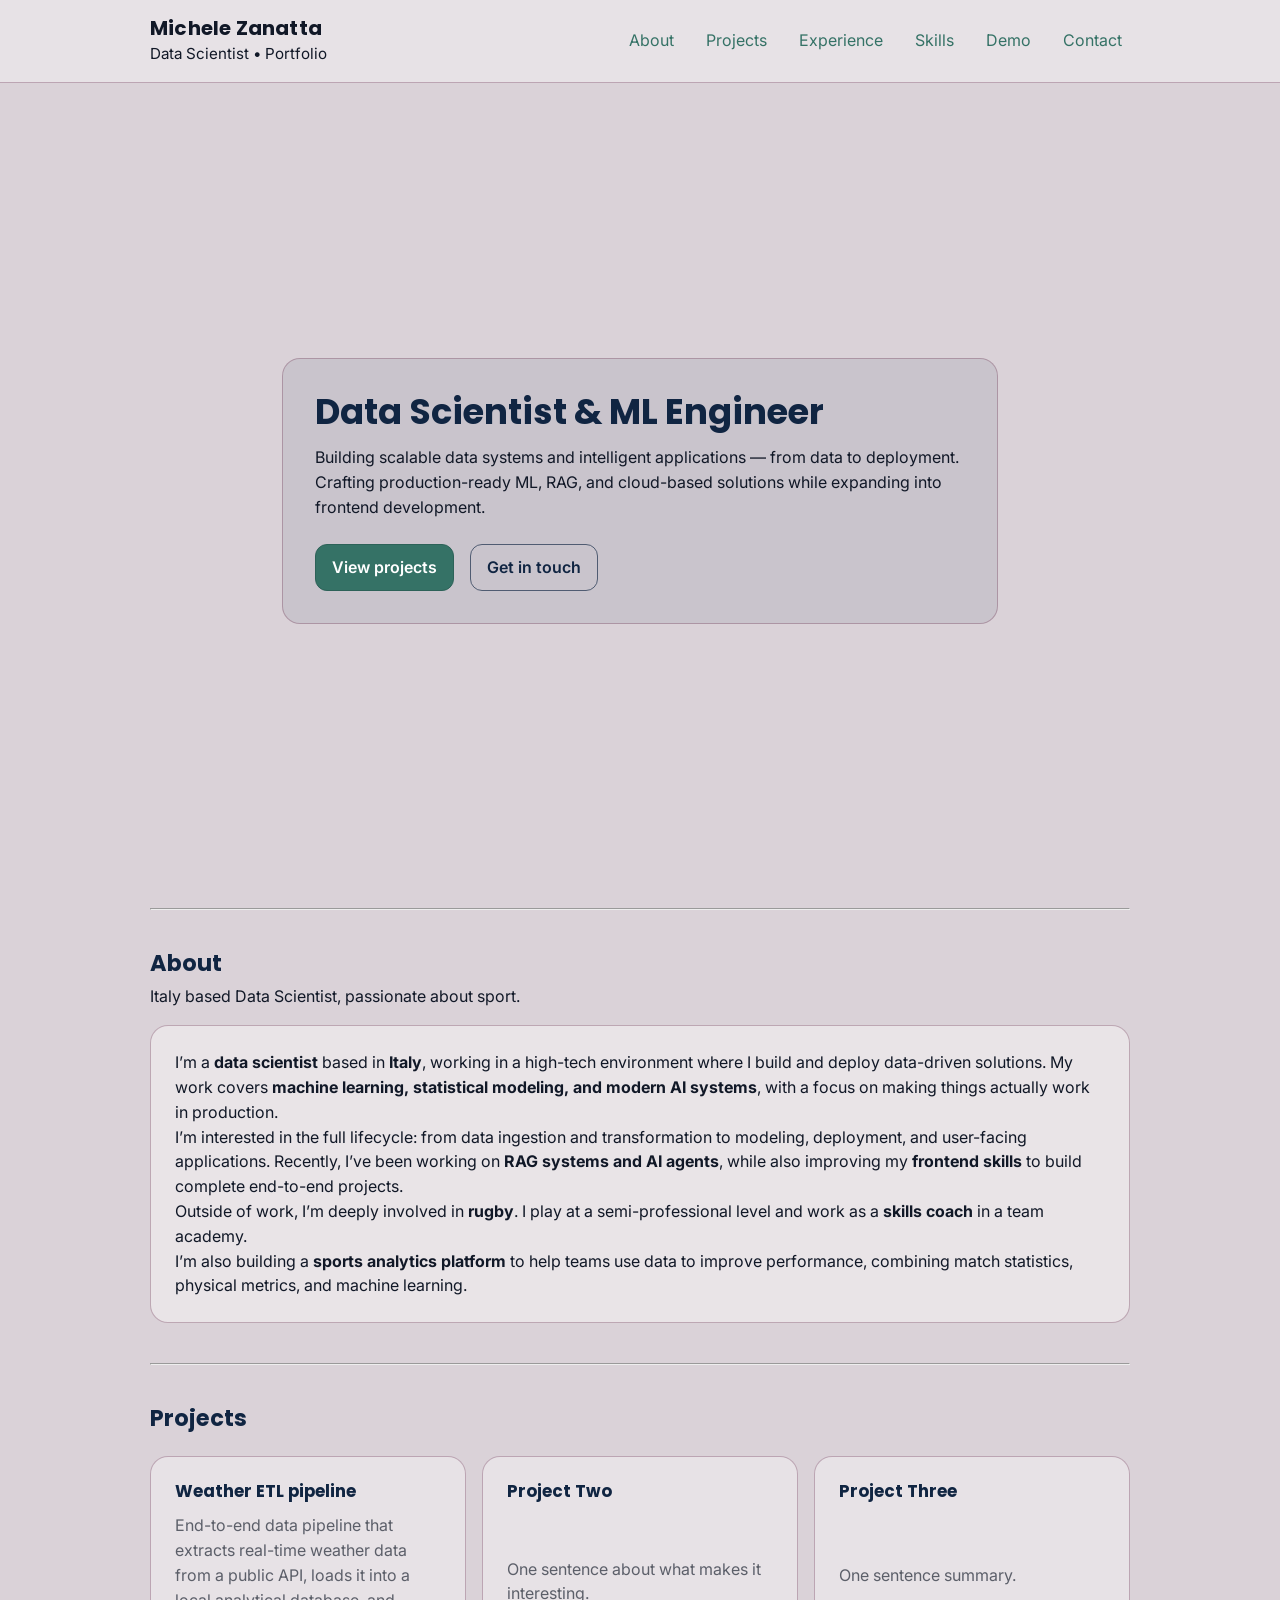
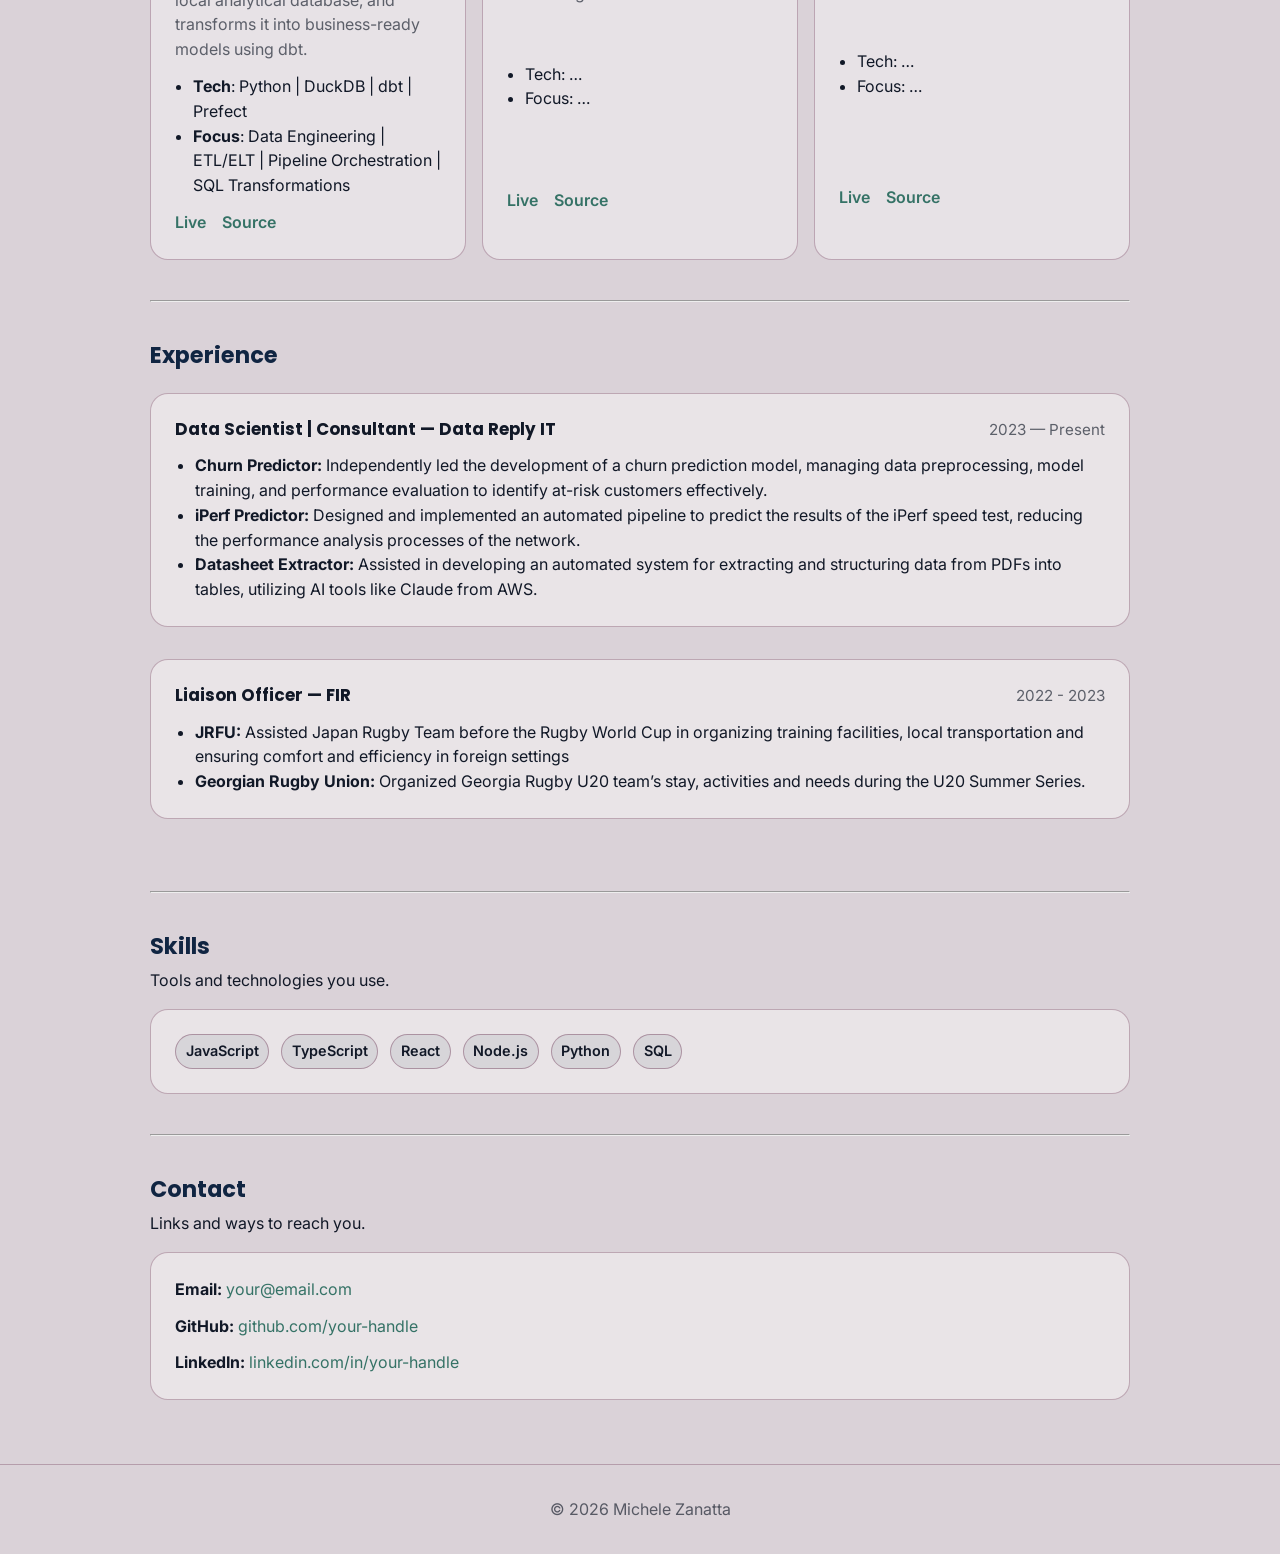
==== index.html @ a1f788ab "initialize project page" ====
<!doctype html>
<html lang="en">
  <head>
    <meta charset="utf-8" />
    <meta name="viewport" content="width=device-width, initial-scale=1" />
    <link href="css/style.css" rel="stylesheet" />
    <link rel="preconnect" href="https://fonts.googleapis.com" />
    <link rel="preconnect" href="https://fonts.gstatic.com" crossorigin />
    <link
      href="https://fonts.googleapis.com/css2?family=Inter:wght@400;500;600&family=Poppins:wght@600;700&display=swap"
      rel="stylesheet"
    />
    <title>Michele Zanatta's Portfolio</title>
  </head>
  <body>
    <a class="skip-link" href="#content">Skip to content</a>

    <header class="site-header">
      <div class="container header-inner">
        <div class="brand">
          <h1 class="brand-title">Michele Zanatta</h1>
          <p class="brand-subtitle">Data Scientist • Portfolio</p>
        </div>

        <nav class="site-nav" aria-label="Primary">
          <a href="#about">About</a>
          <a href="#projects">Projects</a>
          <a href="#experience">Experience</a>
          <a href="#skills">Skills</a>
          <a href="pages/demo">Demo</a>
          <a href="#contact">Contact</a>
        </nav>
      </div>
    </header>

    <main id="content" class="container">
      <section class="hero" aria-label="Intro">
        <div class="hero-card">
          <h2 class="hero-title">Data Scientist & ML Engineer</h2>
          <p class="hero-text">
            Building scalable data systems and intelligent applications — from
            data to deployment. Crafting production-ready ML, RAG, and
            cloud-based solutions while expanding into frontend development.
          </p>
          <div class="hero-actions">
            <a class="button" href="#projects">View projects</a>
            <a class="button button-secondary" href="#contact">Get in touch</a>
          </div>
        </div>
      </section>

      <hr />

      <section id="about" class="section">
        <header class="section-header">
          <h2>About</h2>
          <p>Italy based Data Scientist, passionate about sport.</p>
        </header>
        <div class="panel">
          <p>
            I’m a <strong>data scientist</strong> based in
            <strong>Italy</strong>, working in a high-tech environment where I
            build and deploy data-driven solutions. My work covers
            <strong
              >machine learning, statistical modeling, and modern AI
              systems</strong
            >, with a focus on making things actually work in production.
          </p>
          <p>
            I’m interested in the full lifecycle: from data ingestion and
            transformation to modeling, deployment, and user-facing
            applications. Recently, I’ve been working on
            <strong>RAG systems and AI agents</strong>, while also improving my
            <strong>frontend skills</strong> to build complete end-to-end
            projects.
          </p>

          <p>
            Outside of work, I’m deeply involved in <strong>rugby</strong>. I
            play at a semi-professional level and work as a
            <strong>skills coach</strong> in a team academy.
          </p>
          <p>
            I’m also building a <strong>sports analytics platform</strong> to
            help teams use data to improve performance, combining match
            statistics, physical metrics, and machine learning.
          </p>
        </div>
      </section>

      <hr />

      <section id="projects" class="section">
        <header class="section-header">
          <h2>Projects</h2>
          <p></p>
        </header>

        <div class="grid cards">
          <article class="card">
            <h3>Weather ETL pipeline</h3>
            <p class="muted">
              End-to-end data pipeline that extracts real-time weather data from
              a public API, loads it into a local analytical database, and
              transforms it into business-ready models using dbt.
            </p>
            <ul class="meta">
              <li><strong>Tech</strong>: Python | DuckDB | dbt | Prefect</li>
              <li>
                <strong>Focus</strong>: Data Engineering | ETL/ELT | Pipeline
                Orchestration | SQL Transformations
              </li>
            </ul>
            <div class="card-actions">
              <a href="pages/projects/weather-etl.html">Live</a>
              <a href="https://github.com/michelezanatta/etl-pipeline-portfolio"
                >Source</a
              >
            </div>
          </article>

          <article class="card">
            <h3>Project Two</h3>
            <p class="muted">One sentence about what makes it interesting.</p>
            <ul class="meta">
              <li>Tech: …</li>
              <li>Focus: …</li>
            </ul>
            <div class="card-actions">
              <a href="#">Live</a>
              <a href="#">Source</a>
            </div>
          </article>

          <article class="card">
            <h3>Project Three</h3>
            <p class="muted">One sentence summary.</p>
            <ul class="meta">
              <li>Tech: …</li>
              <li>Focus: …</li>
            </ul>
            <div class="card-actions">
              <a href="#">Live</a>
              <a href="#">Source</a>
            </div>
          </article>
        </div>
      </section>

      <hr />

      <section id="experience" class="section">
        <header class="section-header">
          <h2>Experience</h2>
          <p></p>
        </header>

        <div class="stack">
          <article class="panel">
            <div class="row">
              <h3 class="row-title">
                Data Scientist | Consultant — Data Reply IT
              </h3>
              <p class="row-meta muted">2023 — Present</p>
            </div>
            <ul class="bullets">
              <li>
                <strong>Churn Predictor:</strong> Independently led the
                development of a churn prediction model, managing data
                preprocessing, model training, and performance evaluation to
                identify at-risk customers effectively.
              </li>
              <li>
                <strong>iPerf Predictor:</strong> Designed and implemented an
                automated pipeline to predict the results of the iPerf speed
                test, reducing the performance analysis processes of the
                network.
              </li>
              <li>
                <strong>Datasheet Extractor:</strong> Assisted in developing an
                automated system for extracting and structuring data from PDFs
                into tables, utilizing AI tools like Claude from AWS.
              </li>
            </ul>
          </article>
        </div>

        <div class="stack">
          <article class="panel">
            <div class="row">
              <h3 class="row-title">Liaison Officer — FIR</h3>
              <p class="row-meta muted">2022 - 2023</p>
            </div>
            <ul class="bullets">
              <li>
                <strong>JRFU:</strong> Assisted Japan Rugby Team before the
                Rugby World Cup in organizing training facilities, local
                transportation and ensuring comfort and efficiency in foreign
                settings
              </li>
              <li>
                <strong>Georgian Rugby Union:</strong> Organized Georgia Rugby
                U20 team’s stay, activities and needs during the U20 Summer
                Series.
              </li>
            </ul>
          </article>
        </div>
      </section>

      <hr />

      <section id="skills" class="section">
        <header class="section-header">
          <h2>Skills</h2>
          <p>Tools and technologies you use.</p>
        </header>

        <div class="panel">
          <div class="tags" aria-label="Skills list">
            <span class="tag">JavaScript</span>
            <span class="tag">TypeScript</span>
            <span class="tag">React</span>
            <span class="tag">Node.js</span>
            <span class="tag">Python</span>
            <span class="tag">SQL</span>
          </div>
        </div>
      </section>

      <hr />

      <section id="contact" class="section">
        <header class="section-header">
          <h2>Contact</h2>
          <p>Links and ways to reach you.</p>
        </header>

        <div class="panel">
          <ul class="contact-list">
            <li>
              <strong>Email:</strong>
              <a href="mailto:your@email.com">your@email.com</a>
            </li>
            <li>
              <strong>GitHub:</strong>
              <a href="https://github.com/your-handle"
                >github.com/your-handle</a
              >
            </li>
            <li>
              <strong>LinkedIn:</strong>
              <a href="https://www.linkedin.com/in/your-handle/"
                >linkedin.com/in/your-handle</a
              >
            </li>
          </ul>
        </div>
      </section>
    </main>

    <footer class="site-footer">
      <div class="container footer-inner">
        <p class="muted">© <span id="year">2026</span> Michele Zanatta</p>
      </div>
    </footer>

    <script>
      // Footer year
      document.getElementById("year").textContent = String(
        new Date().getFullYear(),
      );

      // Keep CSS --header-height in sync with the real sticky header height
      const header = document.querySelector(".site-header");

      function setHeaderHeightVar() {
        if (!header) return;
        const heightPx = header.offsetHeight;
        document.documentElement.style.setProperty(
          "--header-height",
          `${heightPx}px`,
        );
      }

      // 1) Set once immediately
      setHeaderHeightVar();

      // 2) Update whenever header size changes (wraps, fonts load, etc.)
      if ("ResizeObserver" in window && header) {
        new ResizeObserver(setHeaderHeightVar).observe(header);
      } else {
        // Fallback (older browsers): update on window resize
        window.addEventListener("resize", setHeaderHeightVar);
      }

      // 3) Extra safety: after fonts finish loading (can change header height)
      if (document.fonts && document.fonts.ready) {
        document.fonts.ready.then(setHeaderHeightVar);
      }
    </script>
  </body>
</html>
---- css/style.css ----
:root {
  /* Color palette */
  --color-primary: #357266;
  --color-secondary: #102542;
  --color-background: #dad2d8;
  --color-text: #111827;
  --color-border: #875c74;

  /* Layout */
  --container-max: 980px;
  --space-1: 0.5rem;
  --space-2: 0.75rem;
  --space-3: 1rem;
  --space-4: 1.5rem;
  --space-5: 2rem;
  --radius-1: 12px;
  --radius-2: 18px;
  --header-height: 82px;

  /* Typography */
  --font-main: "Inter", sans-serif;
  --font-heading: "Poppins", sans-serif;
}

*,
*::before,
*::after {
  box-sizing: border-box;
}

body {
  font-family: var(--font-main);
  background-color: var(--color-background);
  color: var(--color-text);
  margin: 0;
  line-height: 1.55;
}

h1,
h2,
h3 {
  font-family: var(--font-heading);
  line-height: 1.2;
  margin: 0;
}

a {
  color: var(--color-primary);
  text-decoration: none;
}

a:hover {
  text-decoration: underline;
}

p {
  margin: 0;
}

ul {
  margin: 0;
  padding-left: 1.25rem;
}

.container {
  width: min(var(--container-max), calc(100% - 2 * var(--space-4)));
  margin: 0 auto;
}

.muted {
  color: color-mix(in oklab, var(--color-text), transparent 35%);
}

.skip-link {
  position: absolute;
  left: 0px;
  top: var(--space-3);
  background: white;
  color: black;
  padding: var(--space-2) var(--space-3);
  border-radius: var(--radius-1);
}

.skip-link:focus {
  left: var(--space-3);
}

.site-header {
  position: sticky;
  top: 0;
  z-index: 10;
  background: color-mix(in oklab, var(--color-background), white 35%);
  border-bottom: 1px solid
    color-mix(in oklab, var(--color-border), transparent 55%);
  backdrop-filter: blur(8px);
}

.header-inner {
  display: flex;
  align-items: center;
  justify-content: space-between;
  gap: var(--space-4);
  padding: var(--space-3) 0;
}

.brand-title {
  font-size: 1.25rem;
  letter-spacing: 0.2px;
}

.brand-subtitle {
  margin-top: 2px;
  font-size: 0.95rem;
}

.site-nav {
  display: flex;
  gap: var(--space-3);
  flex-wrap: wrap;
  justify-content: flex-end;
}

.site-nav a {
  padding: 0.35rem 0.5rem;
  border-radius: 10px;
}

.site-nav a:hover {
  background: color-mix(in oklab, var(--color-primary), transparent 85%);
  text-decoration: none;
}

.hero {
  min-height: calc(100svh - var(--header-height));
  display: flex;
  align-items: center;
  justify-content: center;
}

.hero-card {
  border: 1px solid color-mix(in oklab, var(--color-border), transparent 55%);
  background: color-mix(in oklab, var(--color-secondary), transparent 92%);
  border-radius: var(--radius-2);
  padding: var(--space-5);
}

.hero-title {
  font-size: clamp(1.6rem, 3vw, 2.2rem);
  color: var(--color-secondary);
}

.hero-text {
  margin-top: var(--space-2);
  max-width: 65ch;
}

.hero-actions {
  margin-top: var(--space-4);
  display: flex;
  gap: var(--space-3);
  flex-wrap: wrap;
}

.button {
  display: inline-flex;
  align-items: center;
  justify-content: center;
  gap: 0.5rem;
  padding: 0.65rem 1rem;
  border-radius: 12px;
  background: var(--color-primary);
  color: white;
  border: 1px solid color-mix(in oklab, var(--color-primary), black 10%);
  font-weight: 600;
}

.button:hover {
  text-decoration: none;
  filter: brightness(0.98);
}

.button-secondary {
  background: transparent;
  color: var(--color-secondary);
  border: 1px solid color-mix(in oklab, var(--color-secondary), transparent 35%);
}

.section {
  padding: var(--space-5) 0;
  scroll-margin-top: calc(var(--header-height) + 1rem);
}

.section-header {
  display: grid;
  gap: var(--space-1);
  margin-bottom: var(--space-3);
}

.section-header h2 {
  font-size: 1.4rem;
  color: var(--color-secondary);
}

.panel {
  background: color-mix(in oklab, var(--color-background), white 40%);
  border: 1px solid color-mix(in oklab, var(--color-border), transparent 55%);
  border-radius: var(--radius-2);
  padding: var(--space-4);
}

.grid {
  display: grid;
  gap: var(--space-3);
}

.cards {
  grid-template-columns: repeat(3, minmax(0, 1fr));
}

@media (max-width: 900px) {
  .cards {
    grid-template-columns: repeat(2, minmax(0, 1fr));
  }
}

@media (max-width: 640px) {
  .header-inner {
    align-items: flex-start;
    flex-direction: column;
  }

  .cards {
    grid-template-columns: 1fr;
  }

  .hero-card {
    padding: var(--space-4);
  }
}

.card {
  background: color-mix(in oklab, var(--color-background), white 35%);
  border: 1px solid color-mix(in oklab, var(--color-border), transparent 55%);
  border-radius: var(--radius-2);
  padding: var(--space-4);
  display: grid;
  gap: var(--space-2);
}

.card h3 {
  font-size: 1.05rem;
  color: var(--color-secondary);
}

.meta {
  padding-left: 1.1rem;
}

.card-actions {
  display: flex;
  gap: var(--space-3);
  align-items: center;
}

.card-actions a {
  font-weight: 600;
}

.stack {
  display: grid;
  gap: var(--space-3);
  padding-bottom: var(--space-5);
}

.row {
  display: flex;
  align-items: baseline;
  justify-content: space-between;
  gap: var(--space-3);
}

.row-title {
  font-size: 1.05rem;
}

.row-meta {
  font-size: 0.95rem;
}

.bullets {
  margin-top: var(--space-2);
}

.tags {
  display: flex;
  gap: var(--space-2);
  flex-wrap: wrap;
}

.tag {
  display: inline-flex;
  align-items: center;
  padding: 0.35rem 0.6rem;
  border-radius: 999px;
  border: 1px solid color-mix(in oklab, var(--color-border), transparent 45%);
  background: color-mix(in oklab, var(--color-secondary), transparent 92%);
  font-weight: 600;
  font-size: 0.9rem;
}

.contact-list {
  list-style: none;
  padding-left: 0;
  display: grid;
  gap: var(--space-2);
}

.site-footer {
  padding: var(--space-5) 0;
  border-top: 1px solid
    color-mix(in oklab, var(--color-border), transparent 55%);
  margin-top: var(--space-5);
}

.footer-inner {
  display: flex;
  justify-content: center;
}
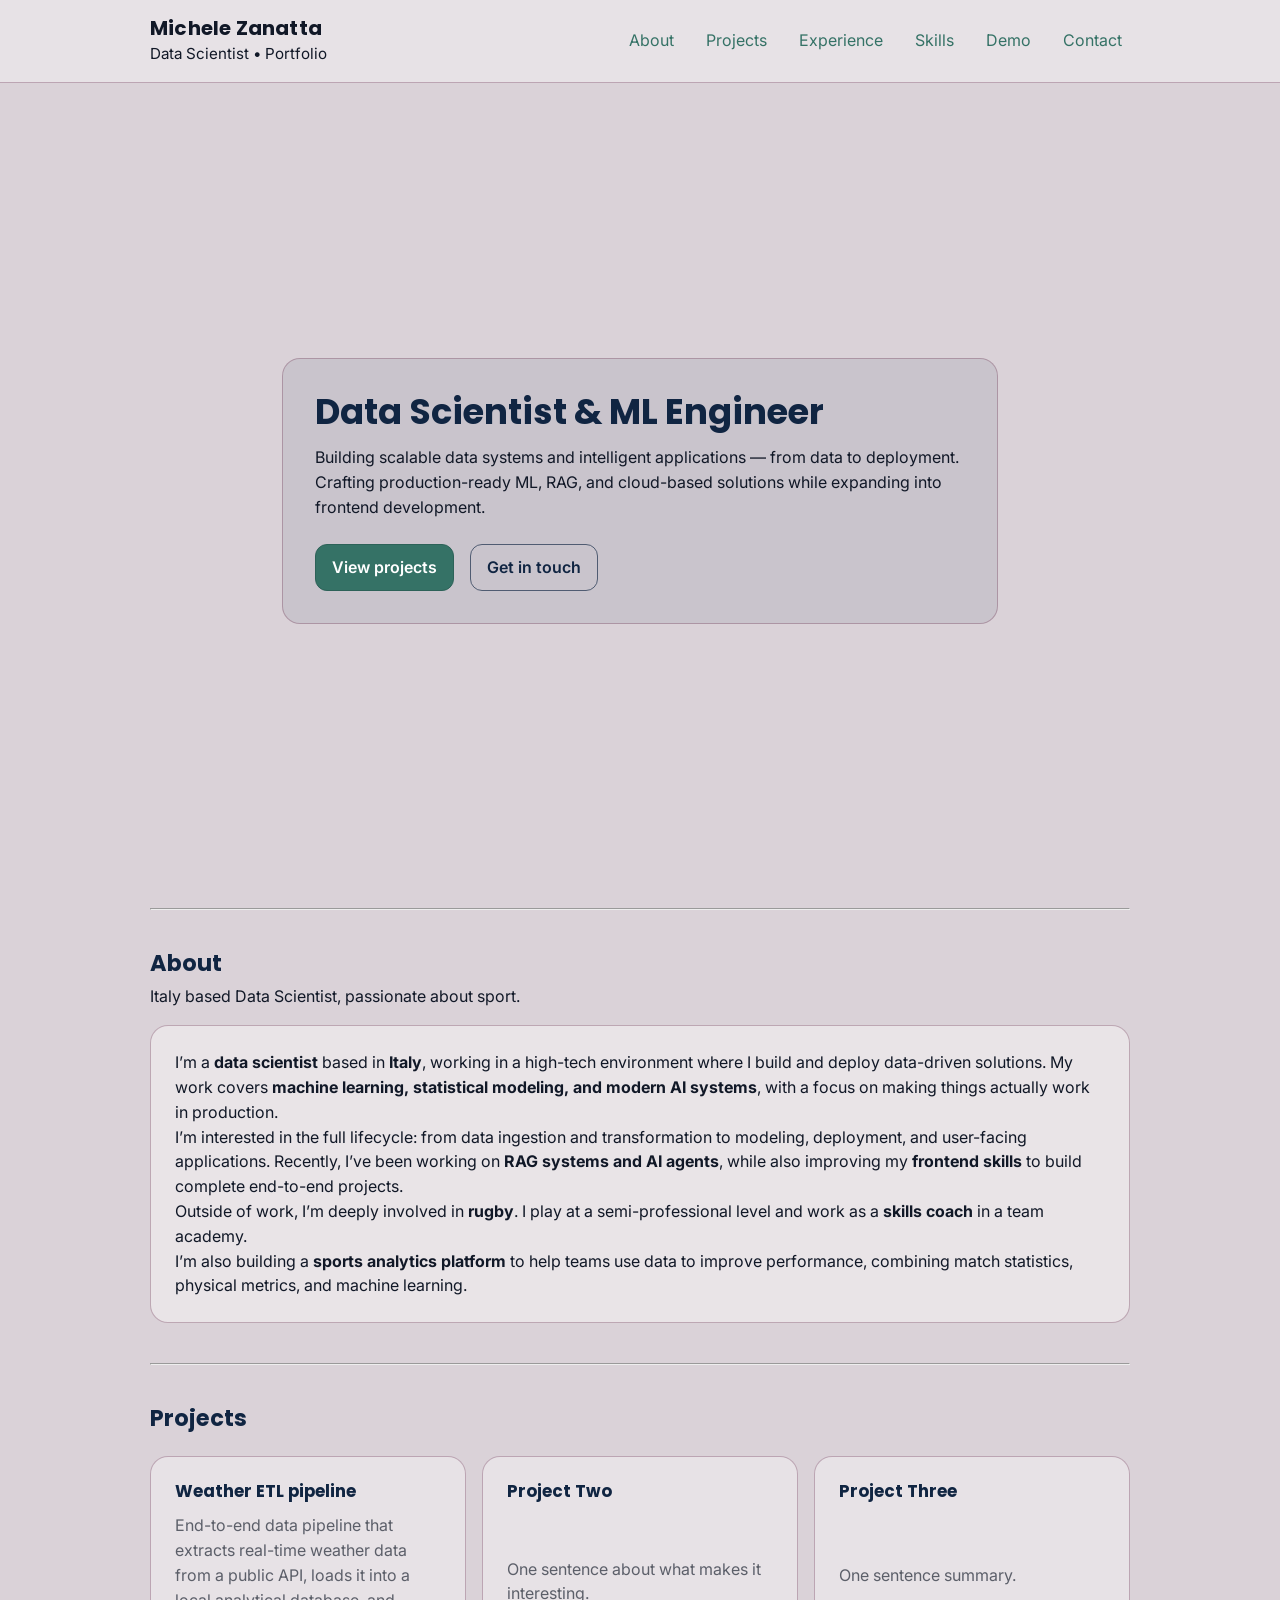
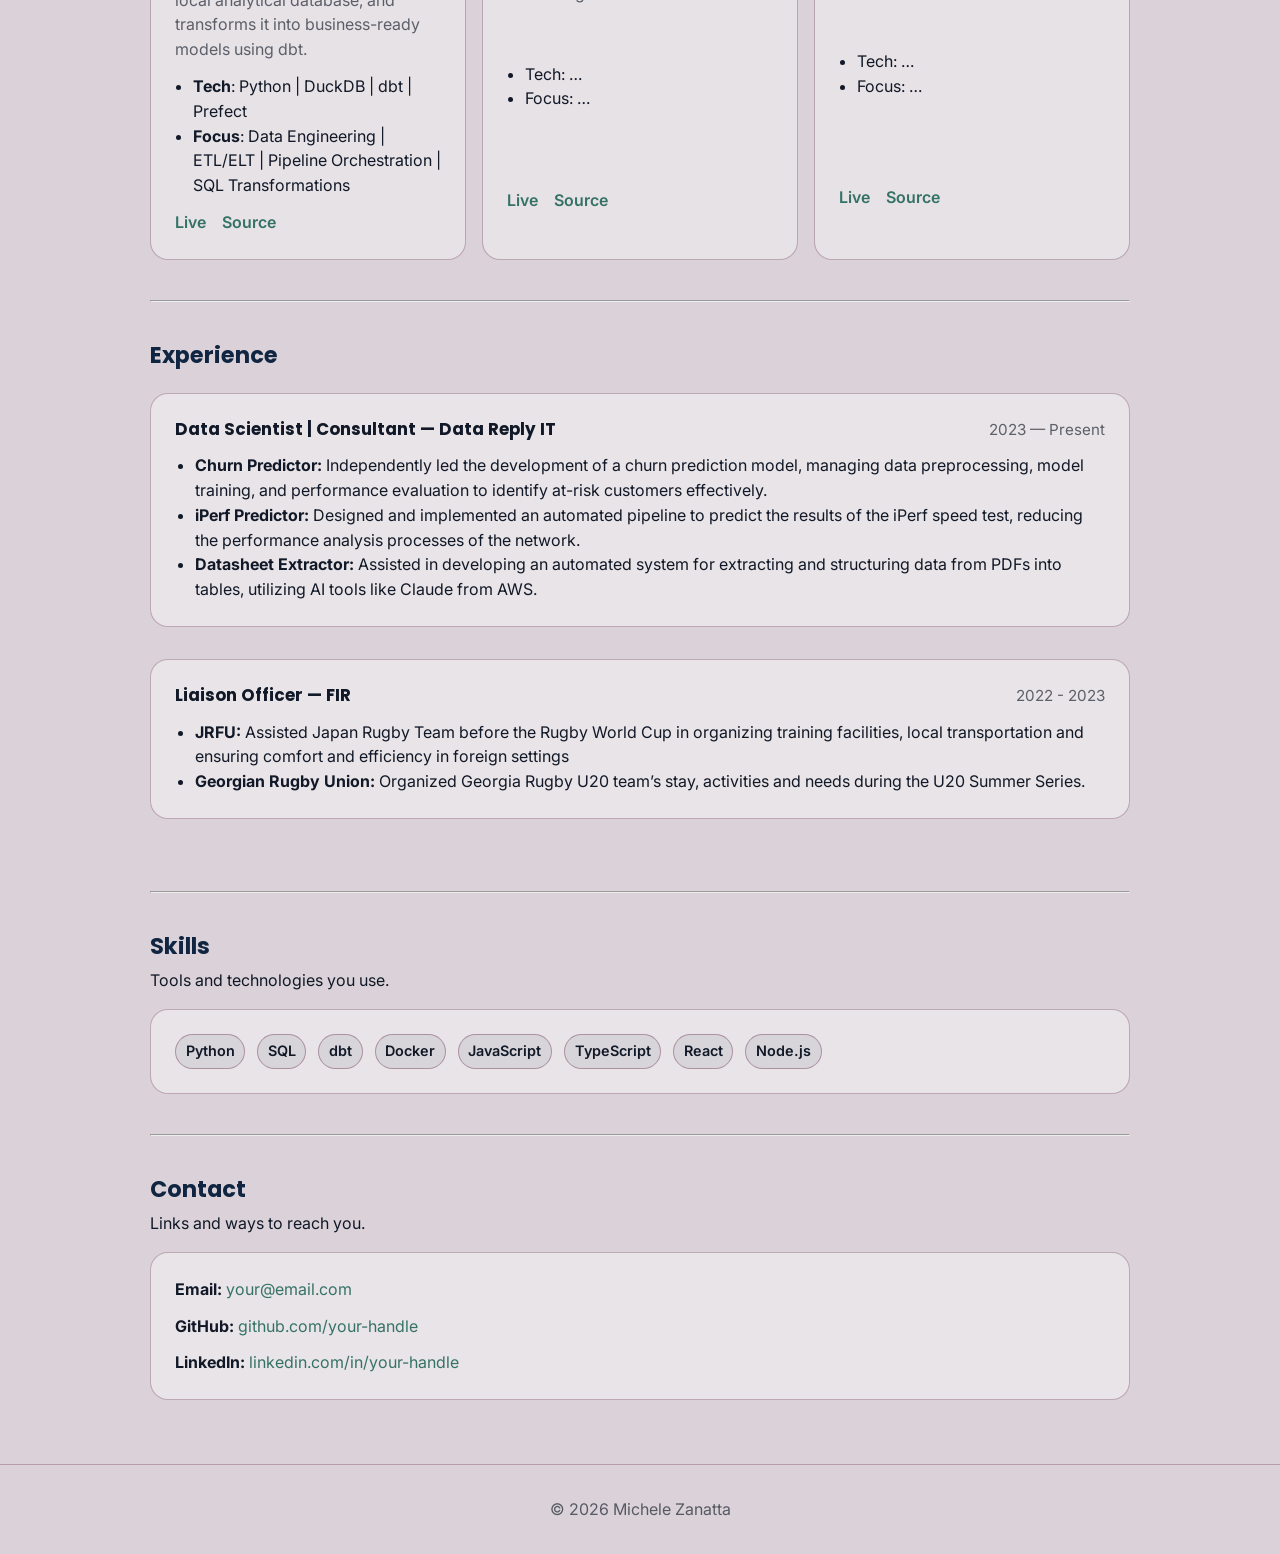
==== commit 8644c3b4: "feat: center buttons" ====
--- a/index.html
+++ b/index.html
@@ -218,12 +218,14 @@
 
         <div class="panel">
           <div class="tags" aria-label="Skills list">
+            <span class="tag">Python</span>
+            <span class="tag">SQL</span>
+            <span class="tag">dbt</span>
+            <span class="tag">Docker</span>
             <span class="tag">JavaScript</span>
             <span class="tag">TypeScript</span>
             <span class="tag">React</span>
             <span class="tag">Node.js</span>
-            <span class="tag">Python</span>
-            <span class="tag">SQL</span>
           </div>
         </div>
       </section>
--- a/css/style.css
+++ b/css/style.css
@@ -13,6 +13,7 @@
   --space-3: 1rem;
   --space-4: 1.5rem;
   --space-5: 2rem;
+  --space-6: 4rem;
   --radius-1: 12px;
   --radius-2: 18px;
   --header-height: 82px;
@@ -326,3 +327,64 @@
   display: flex;
   justify-content: center;
 }
+
+.project-hero {
+  padding: var(--space-5) 0 var(--space-4);
+}
+
+.project-hero-inner {
+  display: grid;
+  gap: var(--space-2);
+}
+
+.project-hero-full {
+  width: 100%;
+  border-radius: 0;
+  border-left: 0;
+  border-right: 0;
+  padding-left: var(--space-6);
+  padding-right: var(--space-6);
+}
+
+/* ---- Code blocks + inline code (project pages) ---- */
+
+pre {
+  margin: var(--space-4);
+  padding: var(--space-3);
+  border-radius: var(--radius-1);
+  border: 1px solid color-mix(in oklab, var(--color-border), transparent 55%);
+  background: color-mix(in oklab, var(--color-secondary), transparent 92%);
+  overflow-x: auto;
+}
+
+pre code {
+  display: block;
+  font-family:
+    ui-monospace, SFMono-Regular, Menlo, Monaco, Consolas, "Liberation Mono",
+    "Courier New", monospace;
+  font-size: 0.92rem;
+  line-height: 1.5;
+  white-space: pre;
+}
+
+/* Inline code (avoid affecting code inside pre) */
+:not(pre) > code {
+  font-family:
+    ui-monospace, SFMono-Regular, Menlo, Monaco, Consolas, "Liberation Mono",
+    "Courier New", monospace;
+  font-size: 0.95em;
+  padding: 0.15rem 0.35rem;
+  border-radius: 8px;
+  border: 1px solid color-mix(in oklab, var(--color-border), transparent 60%);
+  background: color-mix(in oklab, var(--color-secondary), transparent 94%);
+}
+
+/* Mermaid container styling (works for div.mermaid or pre.mermaid) */
+.mermaid {
+  margin-top: var(--space-2);
+  padding: var(--space-3);
+  border-radius: var(--radius-1);
+  border: 1px solid color-mix(in oklab, var(--color-border), transparent 55%);
+  background: color-mix(in oklab, var(--color-background), white 45%);
+  overflow-x: auto;
+}
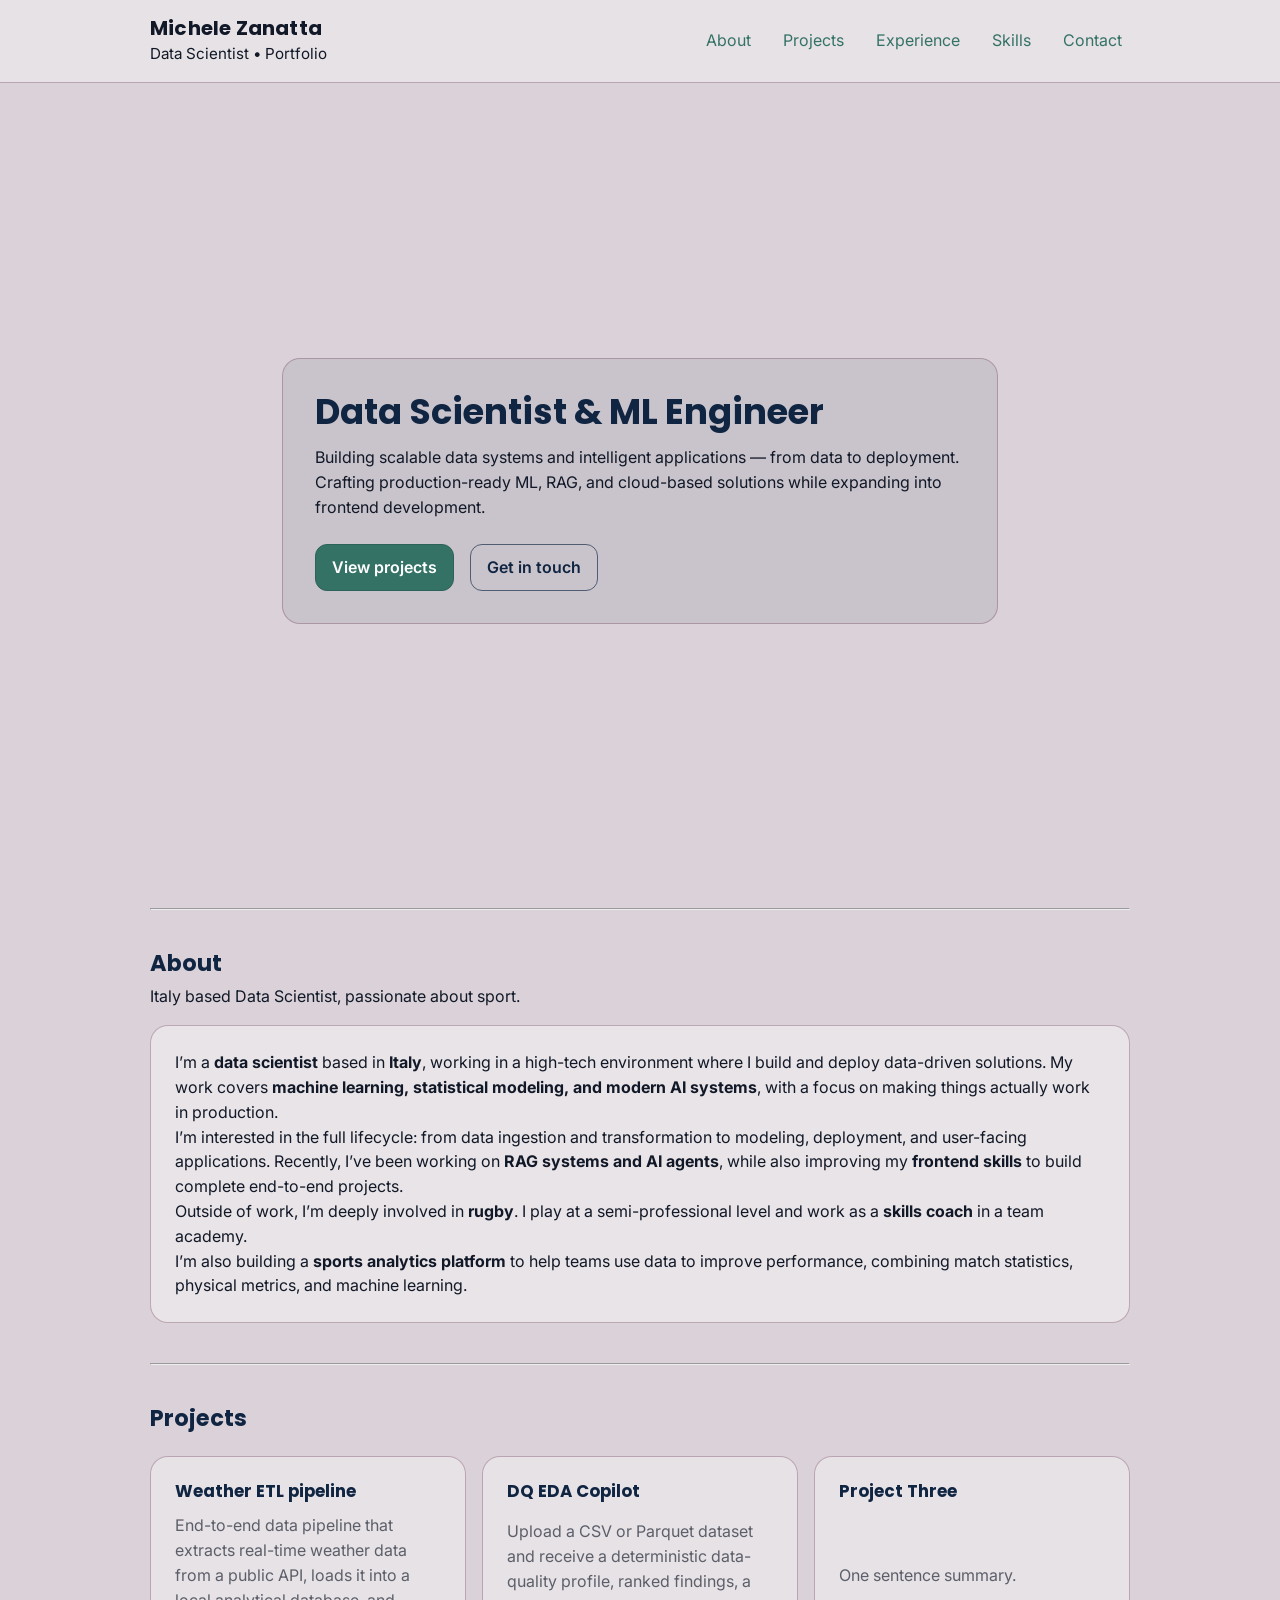
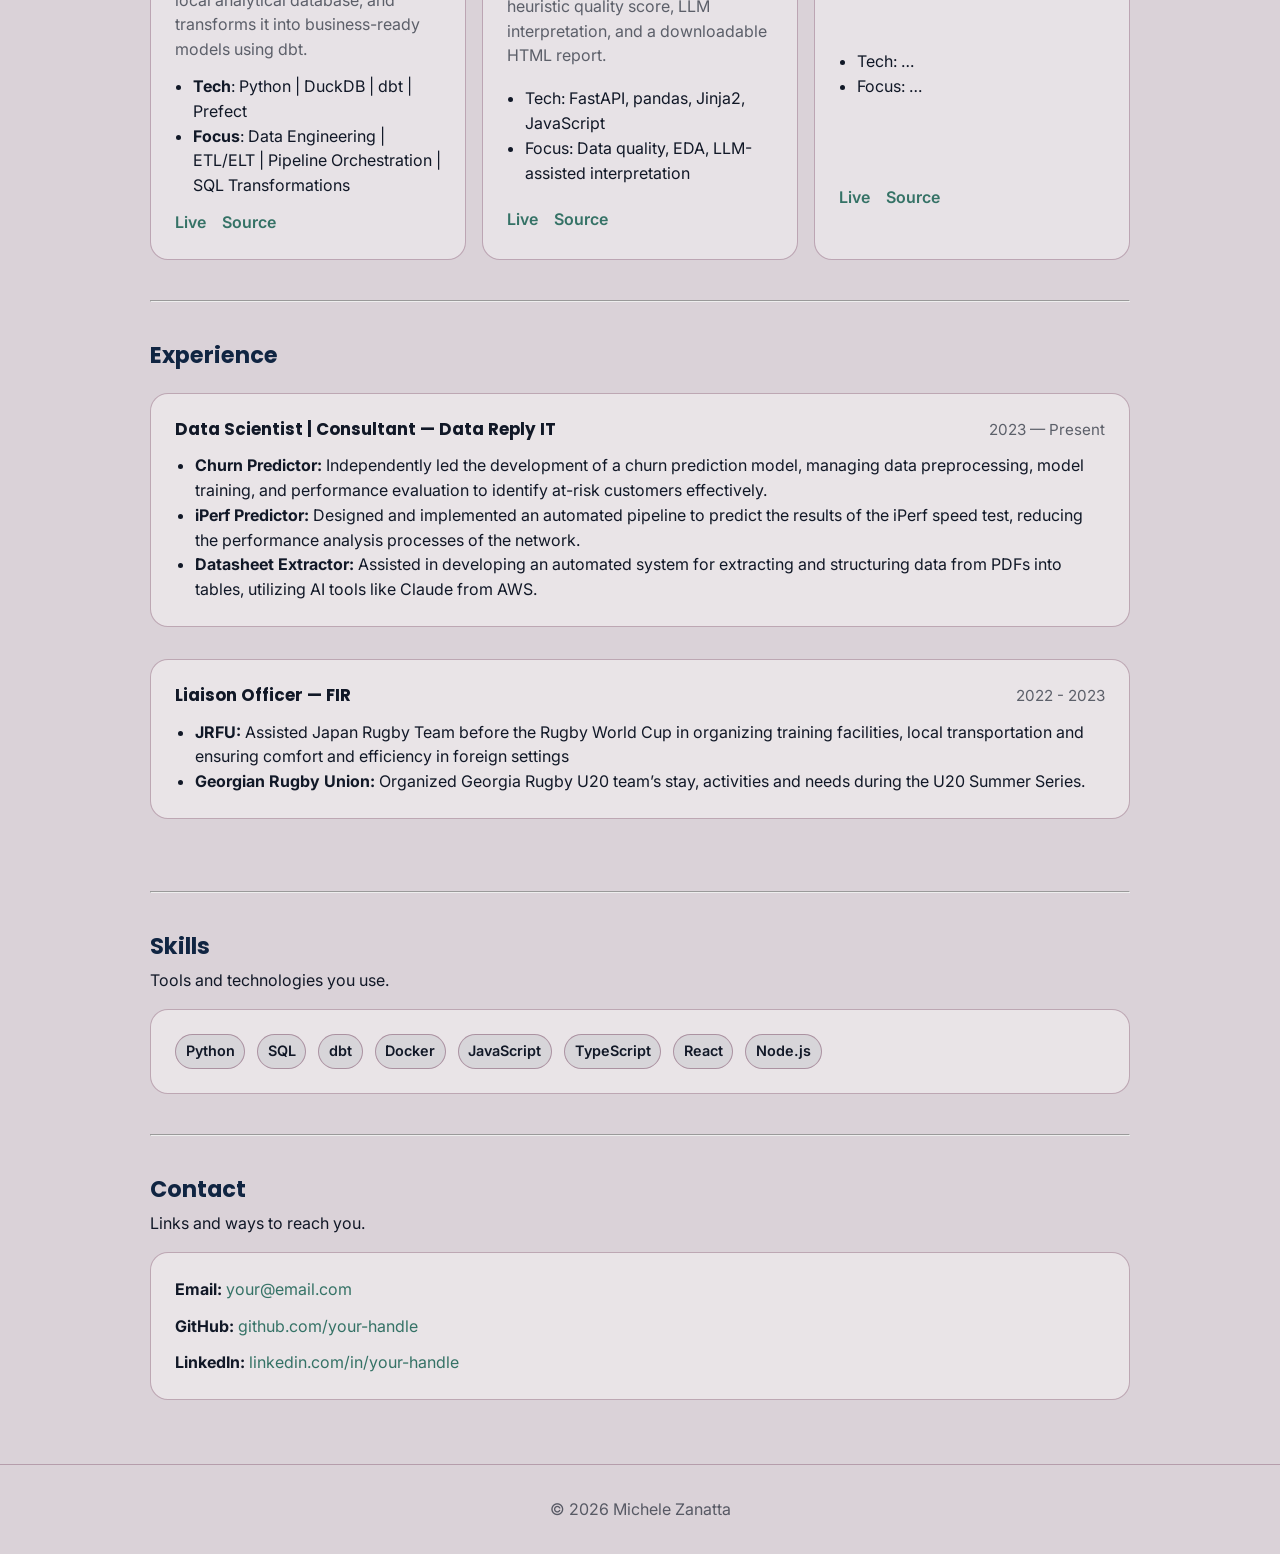
==== commit 01d52a68: "implement demo dq-eda-copilot" ====
--- a/index.html
+++ b/index.html
@@ -27,7 +27,7 @@
           <a href="#projects">Projects</a>
           <a href="#experience">Experience</a>
           <a href="#skills">Skills</a>
-          <a href="pages/demo">Demo</a>
+          <!--<a href="pages/demo">Demo</a>-->
           <a href="#contact">Contact</a>
         </nav>
       </div>
@@ -120,15 +120,25 @@
           </article>
 
           <article class="card">
-            <h3>Project Two</h3>
-            <p class="muted">One sentence about what makes it interesting.</p>
+            <h3>DQ EDA Copilot</h3>
+            <p class="muted">
+              Upload a CSV or Parquet dataset and receive a deterministic
+              data-quality profile, ranked findings, a heuristic quality score,
+              LLM interpretation, and a downloadable HTML report.
+            </p>
             <ul class="meta">
-              <li>Tech: …</li>
-              <li>Focus: …</li>
+              <li>Tech: FastAPI, pandas, Jinja2, JavaScript</li>
+              <li>Focus: Data quality, EDA, LLM-assisted interpretation</li>
             </ul>
             <div class="card-actions">
-              <a href="#">Live</a>
-              <a href="#">Source</a>
+              <a href="pages/projects/dq-eda-copilot.html">Live</a>
+              <a
+                href="https://github.com/michelezanatta/dq-eda-copilot"
+                target="_blank"
+                rel="noopener noreferrer"
+              >
+                Source
+              </a>
             </div>
           </article>
 
--- a/css/style.css
+++ b/css/style.css
@@ -388,3 +388,205 @@
   background: color-mix(in oklab, var(--color-background), white 45%);
   overflow-x: auto;
 }
+
+.project-page {
+  padding: 0 0 var(--space-6);
+}
+
+.eyebrow {
+  text-transform: uppercase;
+  letter-spacing: 0.08em;
+  font-size: 0.85rem;
+  color: var(--color-primary);
+  font-weight: 700;
+}
+
+.lead {
+  max-width: 72ch;
+  font-size: 1.02rem;
+}
+
+.project-links,
+.form-actions {
+  display: flex;
+  gap: var(--space-3);
+  flex-wrap: wrap;
+  margin-top: var(--space-3);
+}
+
+.project-grid {
+  display: grid;
+  grid-template-columns: 1.1fr 1fr;
+  gap: var(--space-4);
+  margin: var(--space-4) 0;
+}
+
+.project-panel,
+.result-card,
+.summary-card,
+.status-box {
+  background: color-mix(in oklab, var(--color-background), white 40%);
+  border: 1px solid color-mix(in oklab, var(--color-border), transparent 55%);
+  border-radius: var(--radius-2);
+}
+
+.project-panel,
+.result-card {
+  padding: var(--space-4);
+}
+
+.project-bullets {
+  margin-top: var(--space-3);
+}
+
+.upload-form {
+  display: grid;
+  gap: var(--space-3);
+  margin-top: var(--space-3);
+}
+
+.form-label {
+  font-weight: 600;
+}
+
+input[type="file"] {
+  display: block;
+  width: 100%;
+  padding: var(--space-2);
+  border-radius: var(--radius-1);
+  border: 1px solid color-mix(in oklab, var(--color-border), transparent 40%);
+  background: white;
+  color: var(--color-text);
+}
+
+.status-box {
+  margin-top: var(--space-3);
+  padding: var(--space-3);
+}
+
+.status-info {
+  color: var(--color-text);
+}
+
+.status-loading {
+  background: color-mix(in oklab, #dbeafe, white 35%);
+  border-color: color-mix(in oklab, #60a5fa, transparent 45%);
+  color: #1d4ed8;
+}
+
+.status-success {
+  background: color-mix(in oklab, #dcfce7, white 20%);
+  border-color: color-mix(in oklab, #4ade80, transparent 45%);
+  color: #166534;
+}
+
+.status-error {
+  background: color-mix(in oklab, #fee2e2, white 20%);
+  border-color: color-mix(in oklab, #f87171, transparent 45%);
+  color: #991b1b;
+}
+
+.summary-grid {
+  display: grid;
+  grid-template-columns: repeat(5, minmax(0, 1fr));
+  gap: var(--space-3);
+  margin: var(--space-4) 0;
+}
+
+.summary-card {
+  padding: var(--space-3);
+}
+
+.summary-label {
+  font-size: 0.8rem;
+  text-transform: uppercase;
+  color: color-mix(in oklab, var(--color-text), transparent 35%);
+  margin-bottom: 0.35rem;
+}
+
+.summary-value {
+  font-size: 1.05rem;
+  font-weight: 700;
+  color: var(--color-secondary);
+  word-break: break-word;
+}
+
+.results-section {
+  display: grid;
+  gap: var(--space-4);
+  margin-top: var(--space-5);
+}
+
+.hidden {
+  display: none;
+}
+
+.table-wrapper {
+  overflow-x: auto;
+  margin-top: var(--space-3);
+}
+
+table {
+  width: 100%;
+  border-collapse: collapse;
+}
+
+th,
+td {
+  text-align: left;
+  padding: 0.8rem 0.7rem;
+  border-bottom: 1px solid
+    color-mix(in oklab, var(--color-border), transparent 70%);
+  vertical-align: top;
+}
+
+th {
+  color: var(--color-secondary);
+  font-size: 0.92rem;
+}
+
+.badge {
+  display: inline-flex;
+  align-items: center;
+  padding: 0.25rem 0.55rem;
+  border-radius: 999px;
+  font-size: 0.75rem;
+  font-weight: 700;
+  text-transform: uppercase;
+}
+
+.badge-low {
+  background: color-mix(in oklab, #dbeafe, white 15%);
+  color: #1d4ed8;
+}
+
+.badge-medium {
+  background: color-mix(in oklab, #fef3c7, white 10%);
+  color: #b45309;
+}
+
+.badge-high {
+  background: color-mix(in oklab, #fee2e2, white 10%);
+  color: #b91c1c;
+}
+
+.badge-critical {
+  background: color-mix(in oklab, #e5e7eb, white 10%);
+  color: #111827;
+}
+
+@media (max-width: 960px) {
+  .project-grid {
+    grid-template-columns: 1fr;
+  }
+
+  .summary-grid {
+    grid-template-columns: repeat(2, minmax(0, 1fr));
+  }
+}
+
+@media (max-width: 640px) {
+  .summary-grid {
+    grid-template-columns: 1fr;
+  }
+}
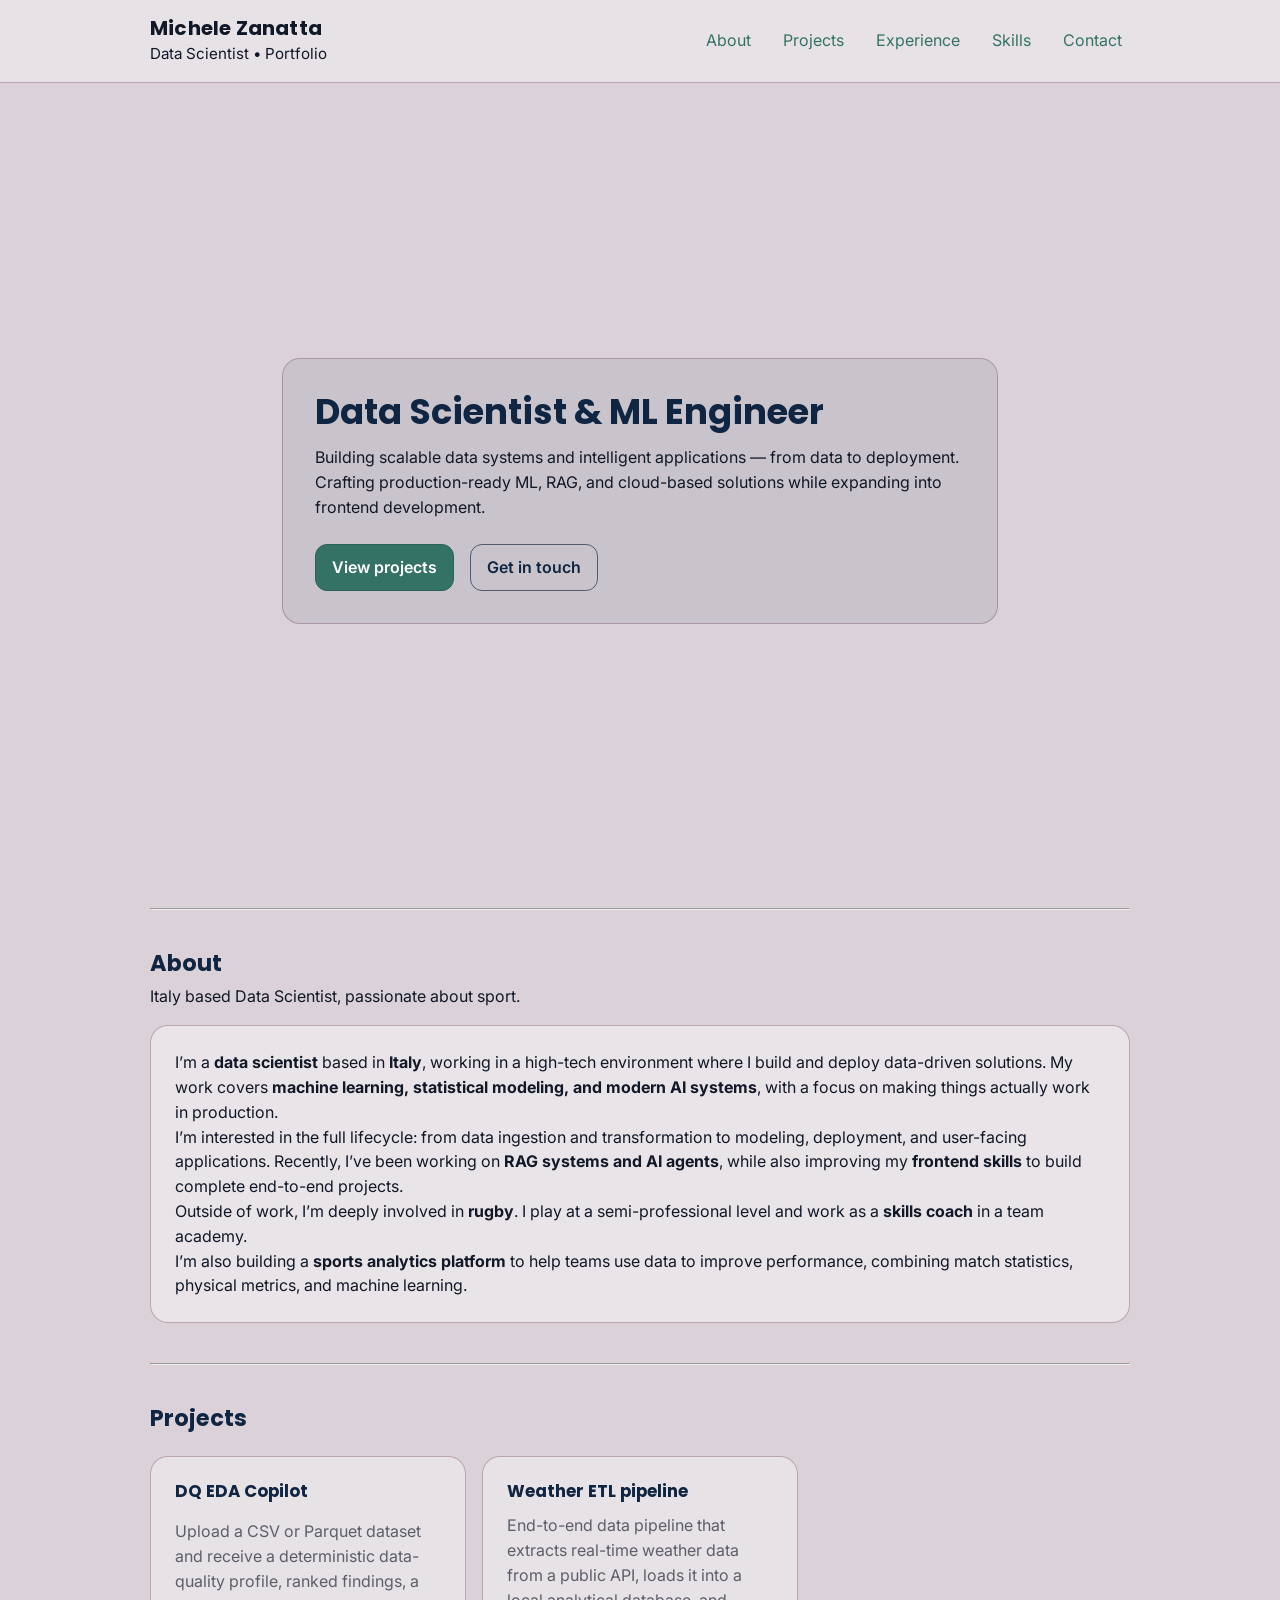
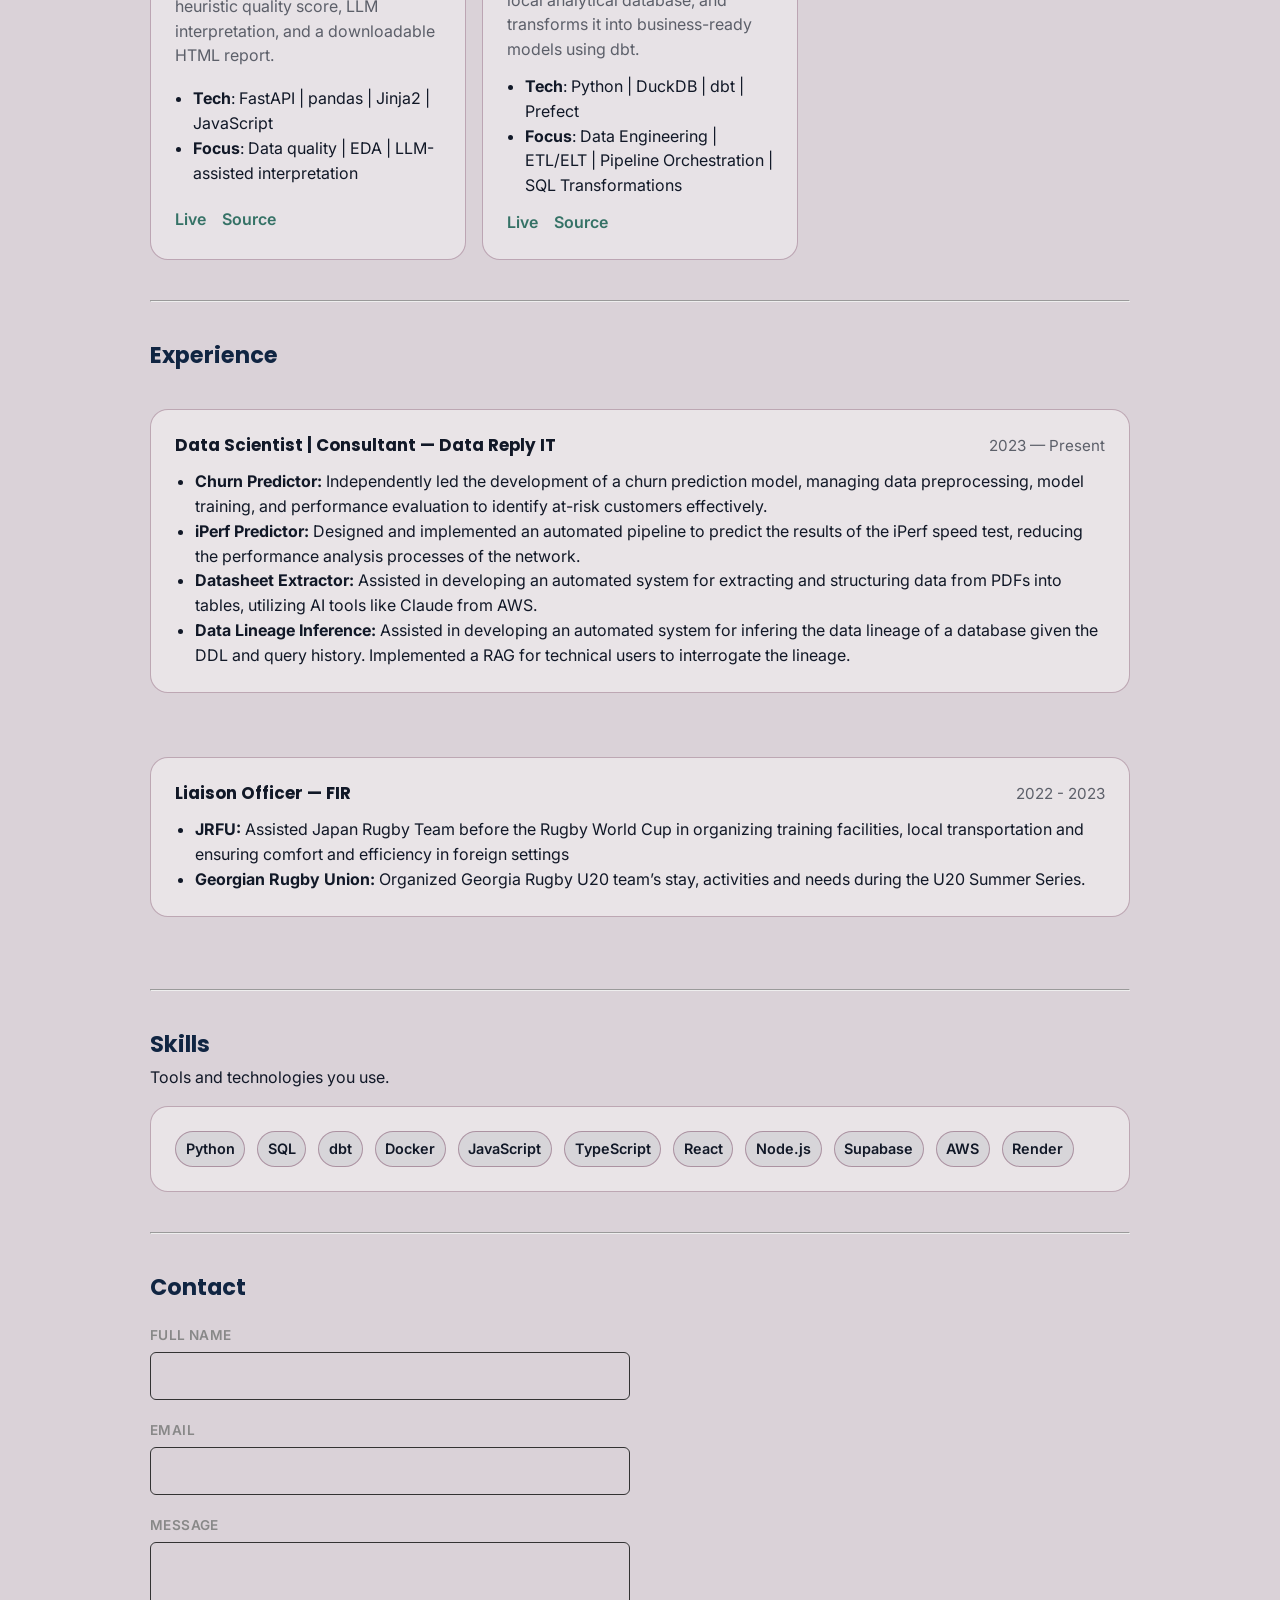
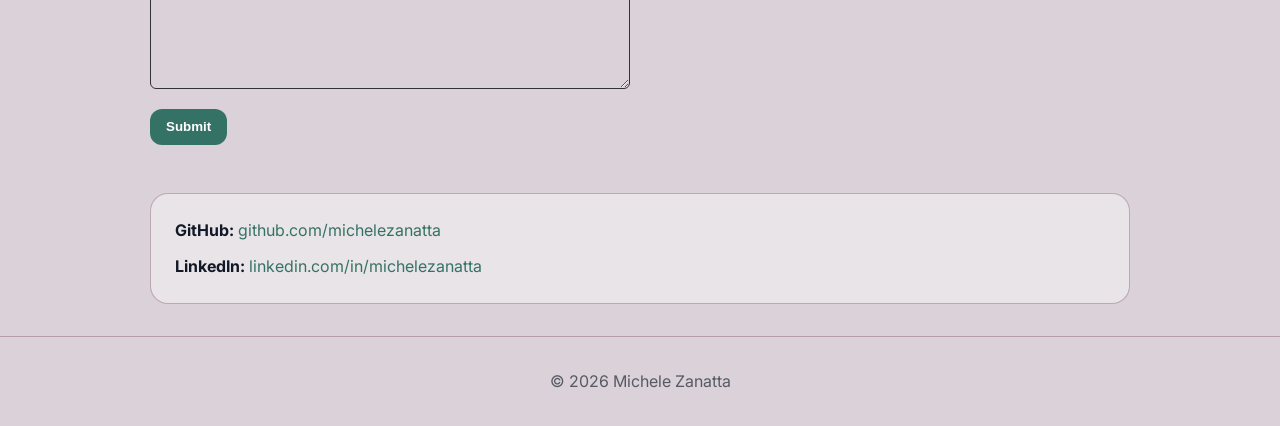
==== commit 0e0ba7b6: "add form and fix style" ====
--- a/index.html
+++ b/index.html
@@ -98,28 +98,6 @@
 
         <div class="grid cards">
           <article class="card">
-            <h3>Weather ETL pipeline</h3>
-            <p class="muted">
-              End-to-end data pipeline that extracts real-time weather data from
-              a public API, loads it into a local analytical database, and
-              transforms it into business-ready models using dbt.
-            </p>
-            <ul class="meta">
-              <li><strong>Tech</strong>: Python | DuckDB | dbt | Prefect</li>
-              <li>
-                <strong>Focus</strong>: Data Engineering | ETL/ELT | Pipeline
-                Orchestration | SQL Transformations
-              </li>
-            </ul>
-            <div class="card-actions">
-              <a href="pages/projects/weather-etl.html">Live</a>
-              <a href="https://github.com/michelezanatta/etl-pipeline-portfolio"
-                >Source</a
-              >
-            </div>
-          </article>
-
-          <article class="card">
             <h3>DQ EDA Copilot</h3>
             <p class="muted">
               Upload a CSV or Parquet dataset and receive a deterministic
@@ -127,8 +105,13 @@
               LLM interpretation, and a downloadable HTML report.
             </p>
             <ul class="meta">
-              <li>Tech: FastAPI, pandas, Jinja2, JavaScript</li>
-              <li>Focus: Data quality, EDA, LLM-assisted interpretation</li>
+              <li>
+                <strong>Tech</strong>: FastAPI | pandas | Jinja2 | JavaScript
+              </li>
+              <li>
+                <strong>Focus</strong>: Data quality | EDA | LLM-assisted
+                interpretation
+              </li>
             </ul>
             <div class="card-actions">
               <a href="pages/projects/dq-eda-copilot.html">Live</a>
@@ -141,7 +124,28 @@
               </a>
             </div>
           </article>
-
+          <article class="card">
+            <h3>Weather ETL pipeline</h3>
+            <p class="muted">
+              End-to-end data pipeline that extracts real-time weather data from
+              a public API, loads it into a local analytical database, and
+              transforms it into business-ready models using dbt.
+            </p>
+            <ul class="meta">
+              <li><strong>Tech</strong>: Python | DuckDB | dbt | Prefect</li>
+              <li>
+                <strong>Focus</strong>: Data Engineering | ETL/ELT | Pipeline
+                Orchestration | SQL Transformations
+              </li>
+            </ul>
+            <div class="card-actions">
+              <a href="pages/projects/weather-etl.html">Live</a>
+              <a href="https://github.com/michelezanatta/etl-pipeline-portfolio"
+                >Source</a
+              >
+            </div>
+          </article>
+          <!-- 
           <article class="card">
             <h3>Project Three</h3>
             <p class="muted">One sentence summary.</p>
@@ -153,7 +157,7 @@
               <a href="#">Live</a>
               <a href="#">Source</a>
             </div>
-          </article>
+          </article> -->
         </div>
       </section>
 
@@ -190,6 +194,12 @@
                 <strong>Datasheet Extractor:</strong> Assisted in developing an
                 automated system for extracting and structuring data from PDFs
                 into tables, utilizing AI tools like Claude from AWS.
+              </li>
+              <li>
+                <strong>Data Lineage Inference:</strong> Assisted in developing
+                an automated system for infering the data lineage of a database
+                given the DDL and query history. Implemented a RAG for technical
+                users to interrogate the lineage.
               </li>
             </ul>
           </article>
@@ -236,6 +246,9 @@
             <span class="tag">TypeScript</span>
             <span class="tag">React</span>
             <span class="tag">Node.js</span>
+            <span class="tag">Supabase</span>
+            <span class="tag">AWS</span>
+            <span class="tag">Render</span>
           </div>
         </div>
       </section>
@@ -245,25 +258,50 @@
       <section id="contact" class="section">
         <header class="section-header">
           <h2>Contact</h2>
-          <p>Links and ways to reach you.</p>
-        </header>
+          <form
+            action="https://formspree.io/f/mljrnvgz"
+            method="POST"
+            class="contact-form"
+          >
+            <div class="form-group">
+              <label for="name">Full Name</label>
+              <input type="text" id="name" name="name" required />
+            </div>
+
+            <div class="form-group">
+              <label for="email">Email</label>
+              <input type="email" id="email" name="email" required />
+            </div>
+
+            <div class="form-group">
+              <label for="message">Message</label>
+              <textarea
+                id="message"
+                name="message"
+                rows="5"
+                required
+              ></textarea>
+            </div>
+
+            <!-- honeypot anti-spam, invisibile agli utenti reali -->
+            <input type="text" name="_gotcha" style="display: none" />
+
+            <button type="submit" class="button">Submit</button>
+          </form>
+        </section>
 
         <div class="panel">
           <ul class="contact-list">
             <li>
-              <strong>Email:</strong>
-              <a href="mailto:your@email.com">your@email.com</a>
-            </li>
-            <li>
               <strong>GitHub:</strong>
-              <a href="https://github.com/your-handle"
-                >github.com/your-handle</a
+              <a href="https://github.com/michelezanatta"
+                >github.com/michelezanatta</a
               >
             </li>
             <li>
               <strong>LinkedIn:</strong>
-              <a href="https://www.linkedin.com/in/your-handle/"
-                >linkedin.com/in/your-handle</a
+              <a href="https://www.linkedin.com/in/michelezanatta/"
+                >linkedin.com/in/michelezanatta</a
               >
             </li>
           </ul>
--- a/css/style.css
+++ b/css/style.css
@@ -271,6 +271,7 @@
   display: grid;
   gap: var(--space-3);
   padding-bottom: var(--space-5);
+  margin-top: 2rem;
 }
 
 .row {
@@ -518,7 +519,7 @@
 }
 
 .hidden {
-  display: none;
+  display: none !important;
 }
 
 .table-wrapper {
@@ -590,3 +591,86 @@
     grid-template-columns: 1fr;
   }
 }
+
+.sample-datasets {
+  margin-top: var(--space-4);
+  padding-top: var(--space-3);
+  border-top: 1px solid
+    color-mix(in oklab, var(--color-border), transparent 65%);
+}
+
+.sample-datasets h3 {
+  margin-bottom: var(--space-2);
+  color: var(--color-secondary);
+}
+
+.project-mode-note {
+  margin-top: var(--space-4);
+  padding-top: var(--space-3);
+  border-top: 1px solid
+    color-mix(in oklab, var(--color-border), transparent 65%);
+  display: grid;
+  gap: var(--space-2);
+}
+
+.project-mode-note h3 {
+  color: var(--color-secondary);
+}
+
+.contact-form {
+  display: flex;
+  flex-direction: column;
+  gap: 1.25rem;
+  max-width: 480px;
+  margin-top: 1rem;
+}
+
+.form-group {
+  display: flex;
+  flex-direction: column;
+  gap: 0.4rem;
+}
+
+.form-group label {
+  font-size: 0.85rem;
+  font-weight: 600;
+  color: var(--text-muted, #888);
+  text-transform: uppercase;
+  letter-spacing: 0.03em;
+}
+
+.form-group input,
+.form-group textarea {
+  font: inherit;
+  padding: 0.65rem 0.85rem;
+  border-radius: var(--radius, 6px);
+  border: 1px solid var(--border, #333);
+  background: var(--color-background);
+  color: var(--color-text, #eee);
+  transition:
+    border-color 0.2s ease,
+    box-shadow 0.2s ease;
+}
+
+.form-group input::placeholder,
+.form-group textarea::placeholder {
+  color: var(--text-muted, #666);
+}
+
+.form-group input:focus,
+.form-group textarea:focus {
+  outline: none;
+  border-color: var(--accent, #4f9eff);
+  box-shadow: 0 0 0 3px var(--accent-soft, rgba(79, 158, 255, 0.15));
+}
+
+.form-group textarea {
+  resize: vertical;
+  min-height: 120px;
+}
+
+.contact-form .button {
+  align-self: flex-start;
+  cursor: pointer;
+  border: none;
+}
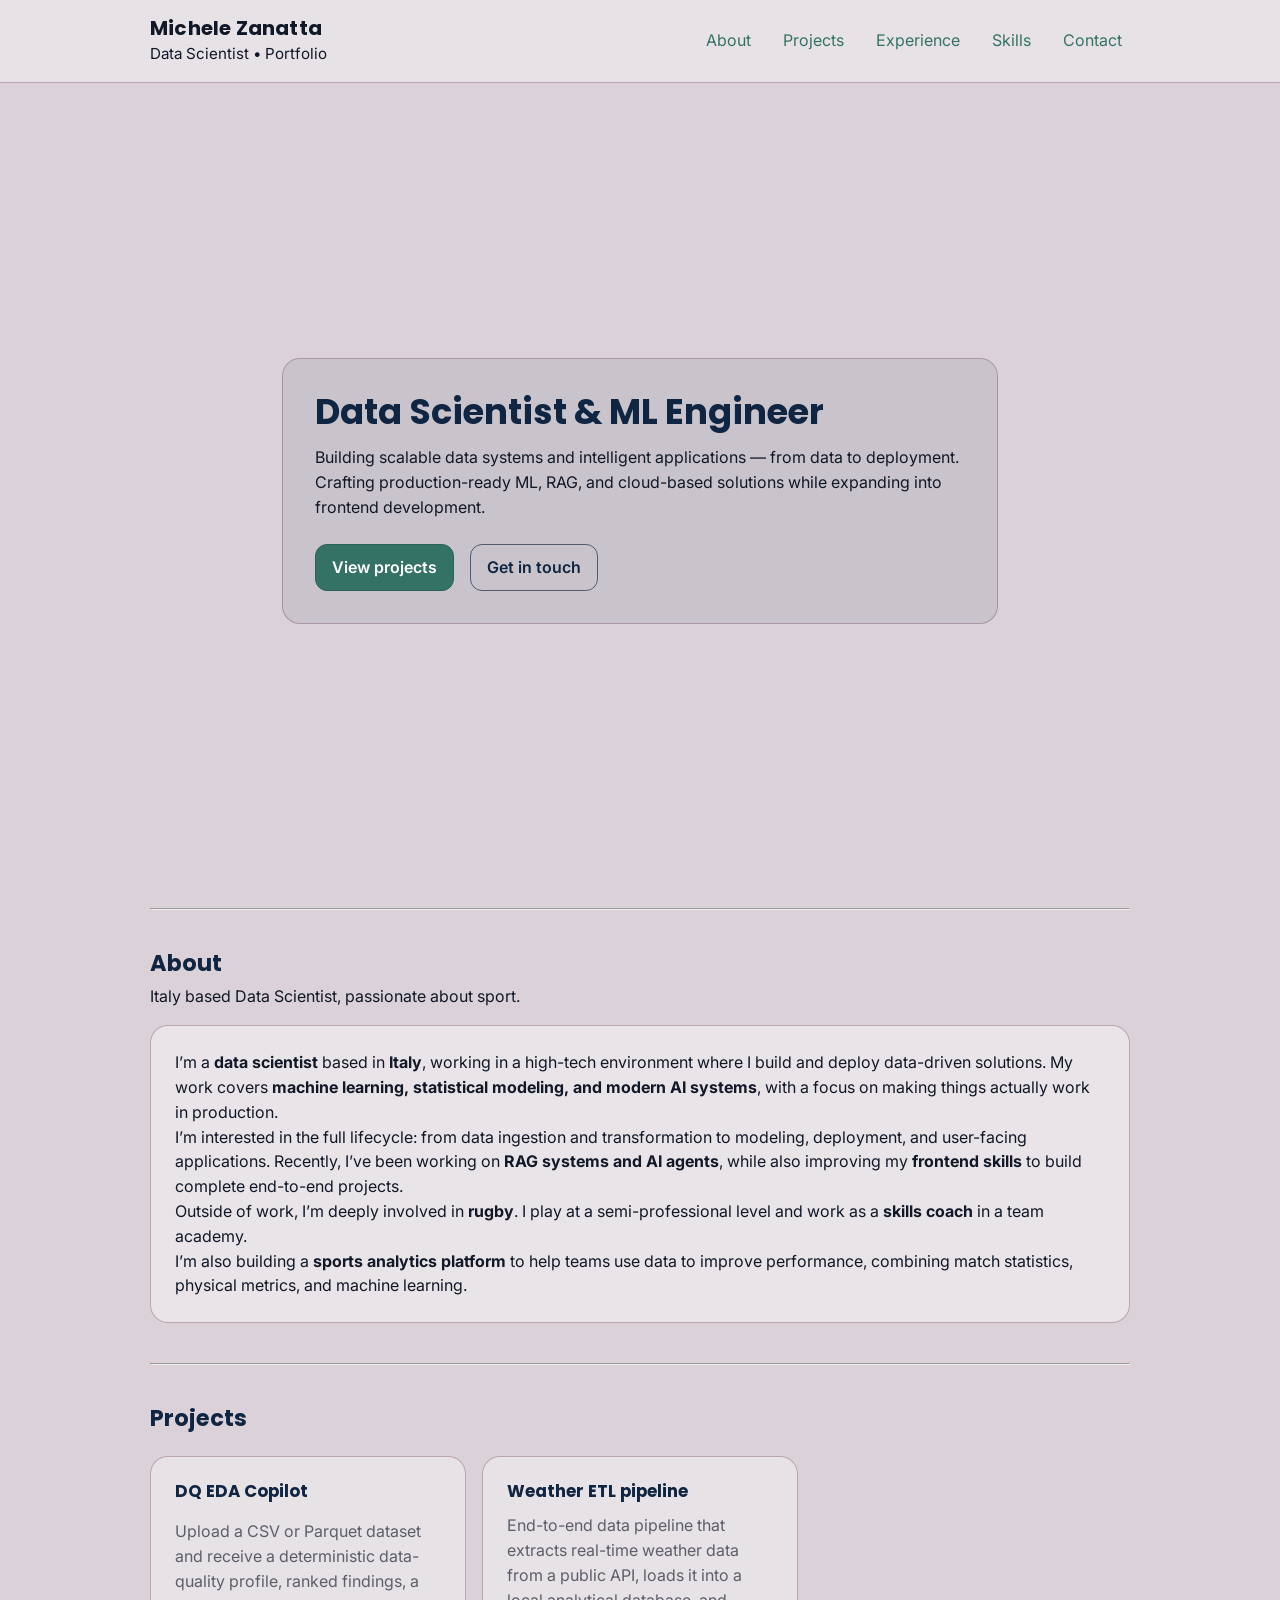
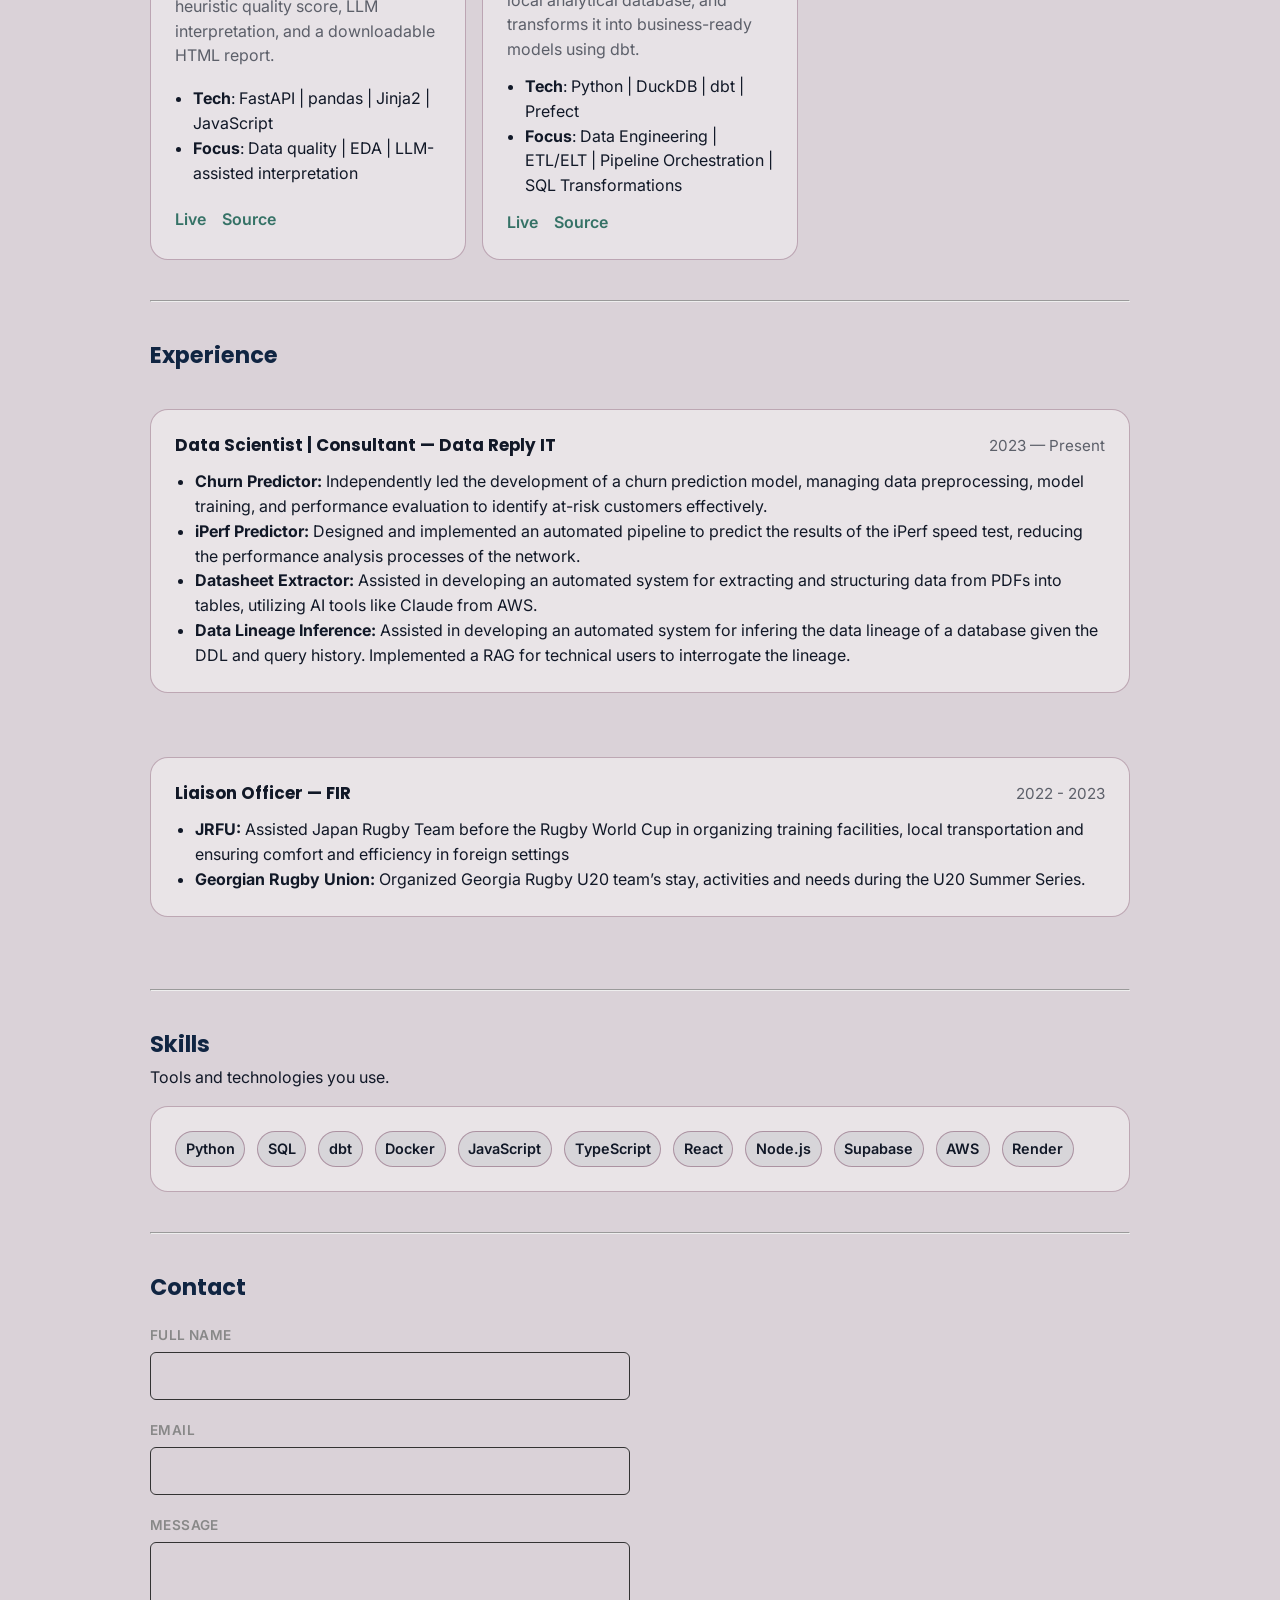
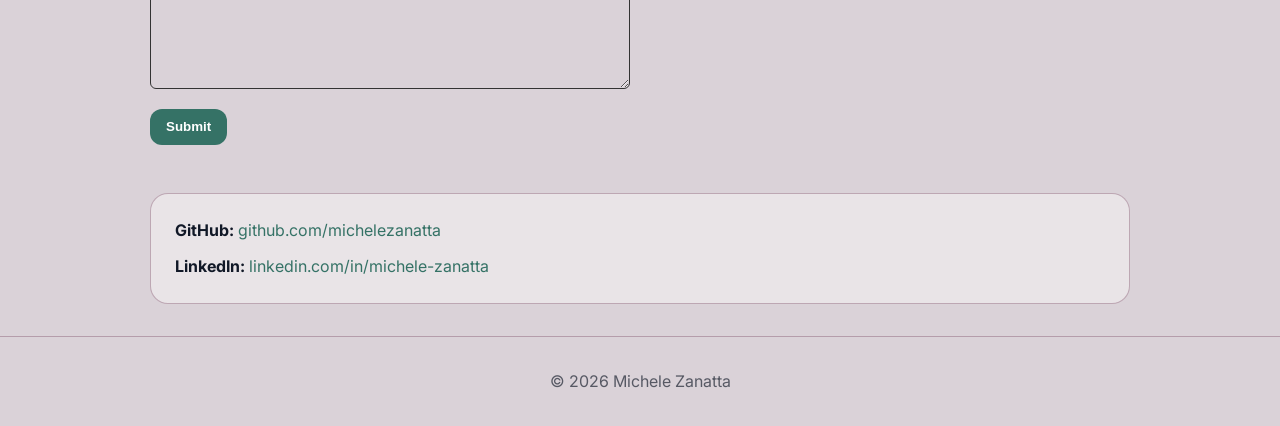
==== commit 96f42c80: "fix link linkedin" ====
--- a/index.html
+++ b/index.html
@@ -300,8 +300,8 @@
             </li>
             <li>
               <strong>LinkedIn:</strong>
-              <a href="https://www.linkedin.com/in/michelezanatta/"
-                >linkedin.com/in/michelezanatta</a
+              <a href="https://www.linkedin.com/in/michele-zanatta/"
+                >linkedin.com/in/michele-zanatta</a
               >
             </li>
           </ul>
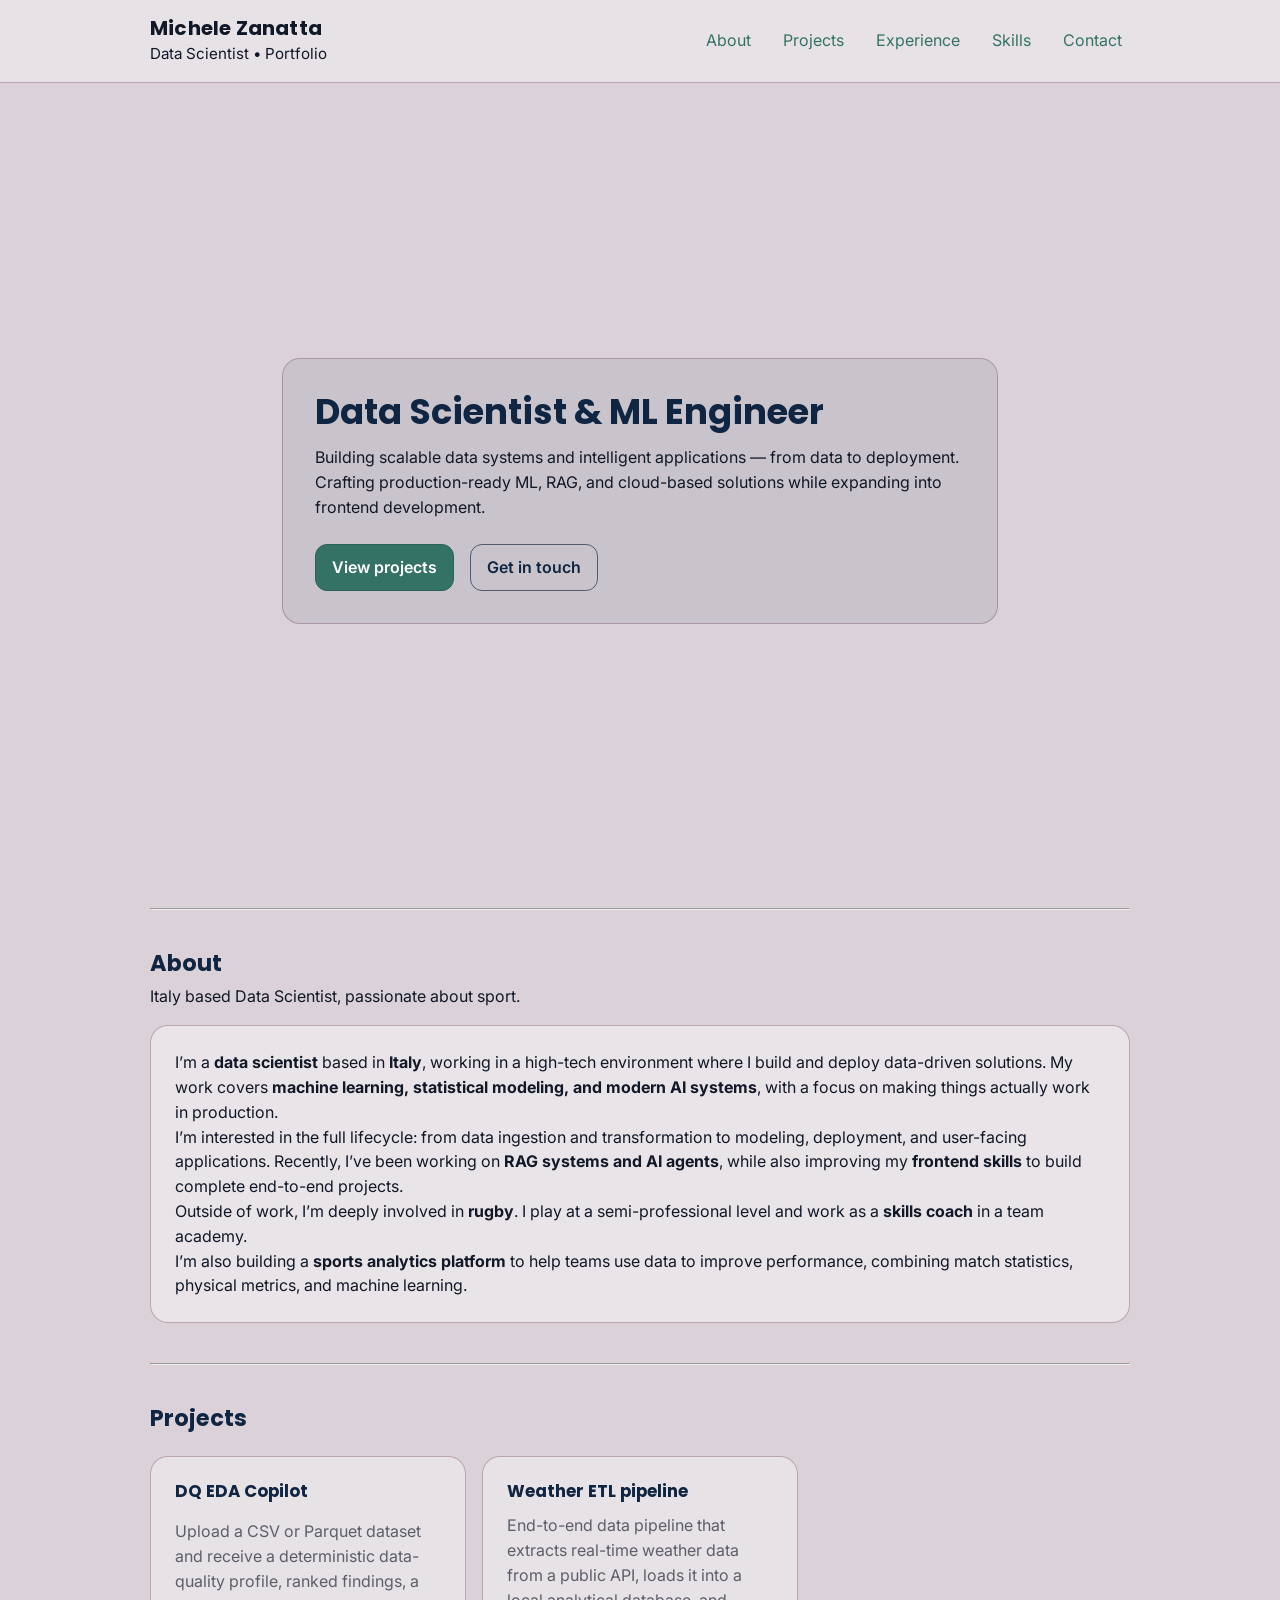
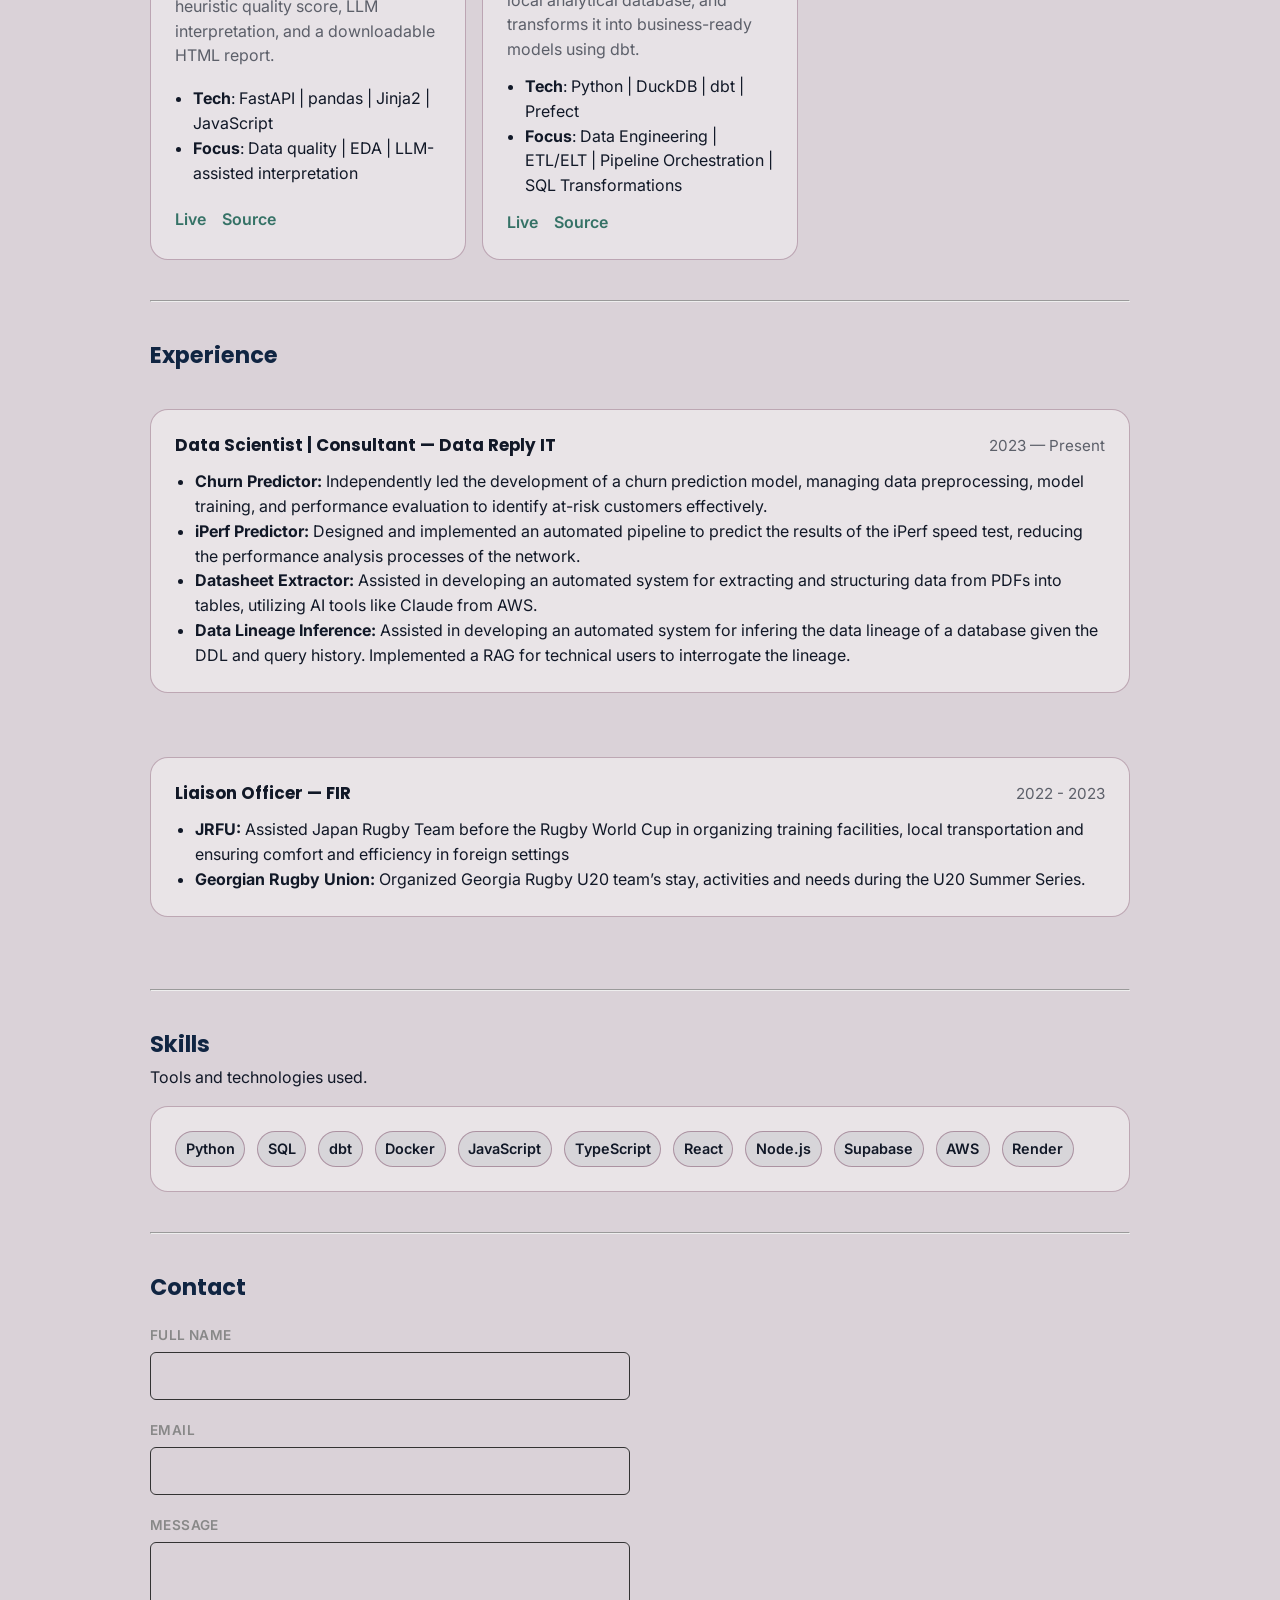
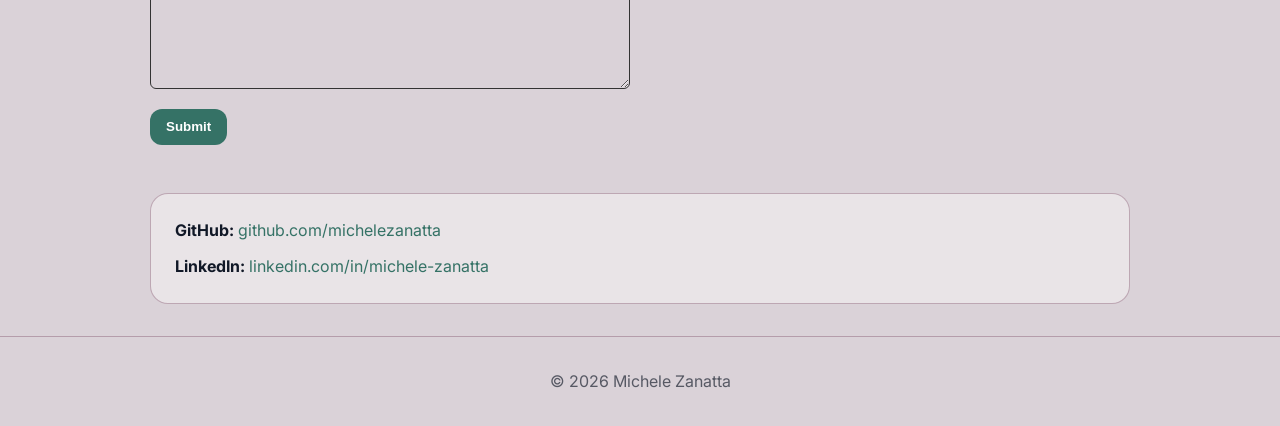
==== commit cbde61a9: "modify skills description" ====
--- a/index.html
+++ b/index.html
@@ -233,7 +233,7 @@
       <section id="skills" class="section">
         <header class="section-header">
           <h2>Skills</h2>
-          <p>Tools and technologies you use.</p>
+          <p>Tools and technologies used.</p>
         </header>
 
         <div class="panel">
--- a/css/style.css
+++ b/css/style.css
@@ -415,6 +415,11 @@
   margin-top: var(--space-3);
 }
 
+.project-hero .meta {
+  margin-top: var(--space-3);
+  margin-bottom: var(--space-3);
+}
+
 .project-grid {
   display: grid;
   grid-template-columns: 1.1fr 1fr;
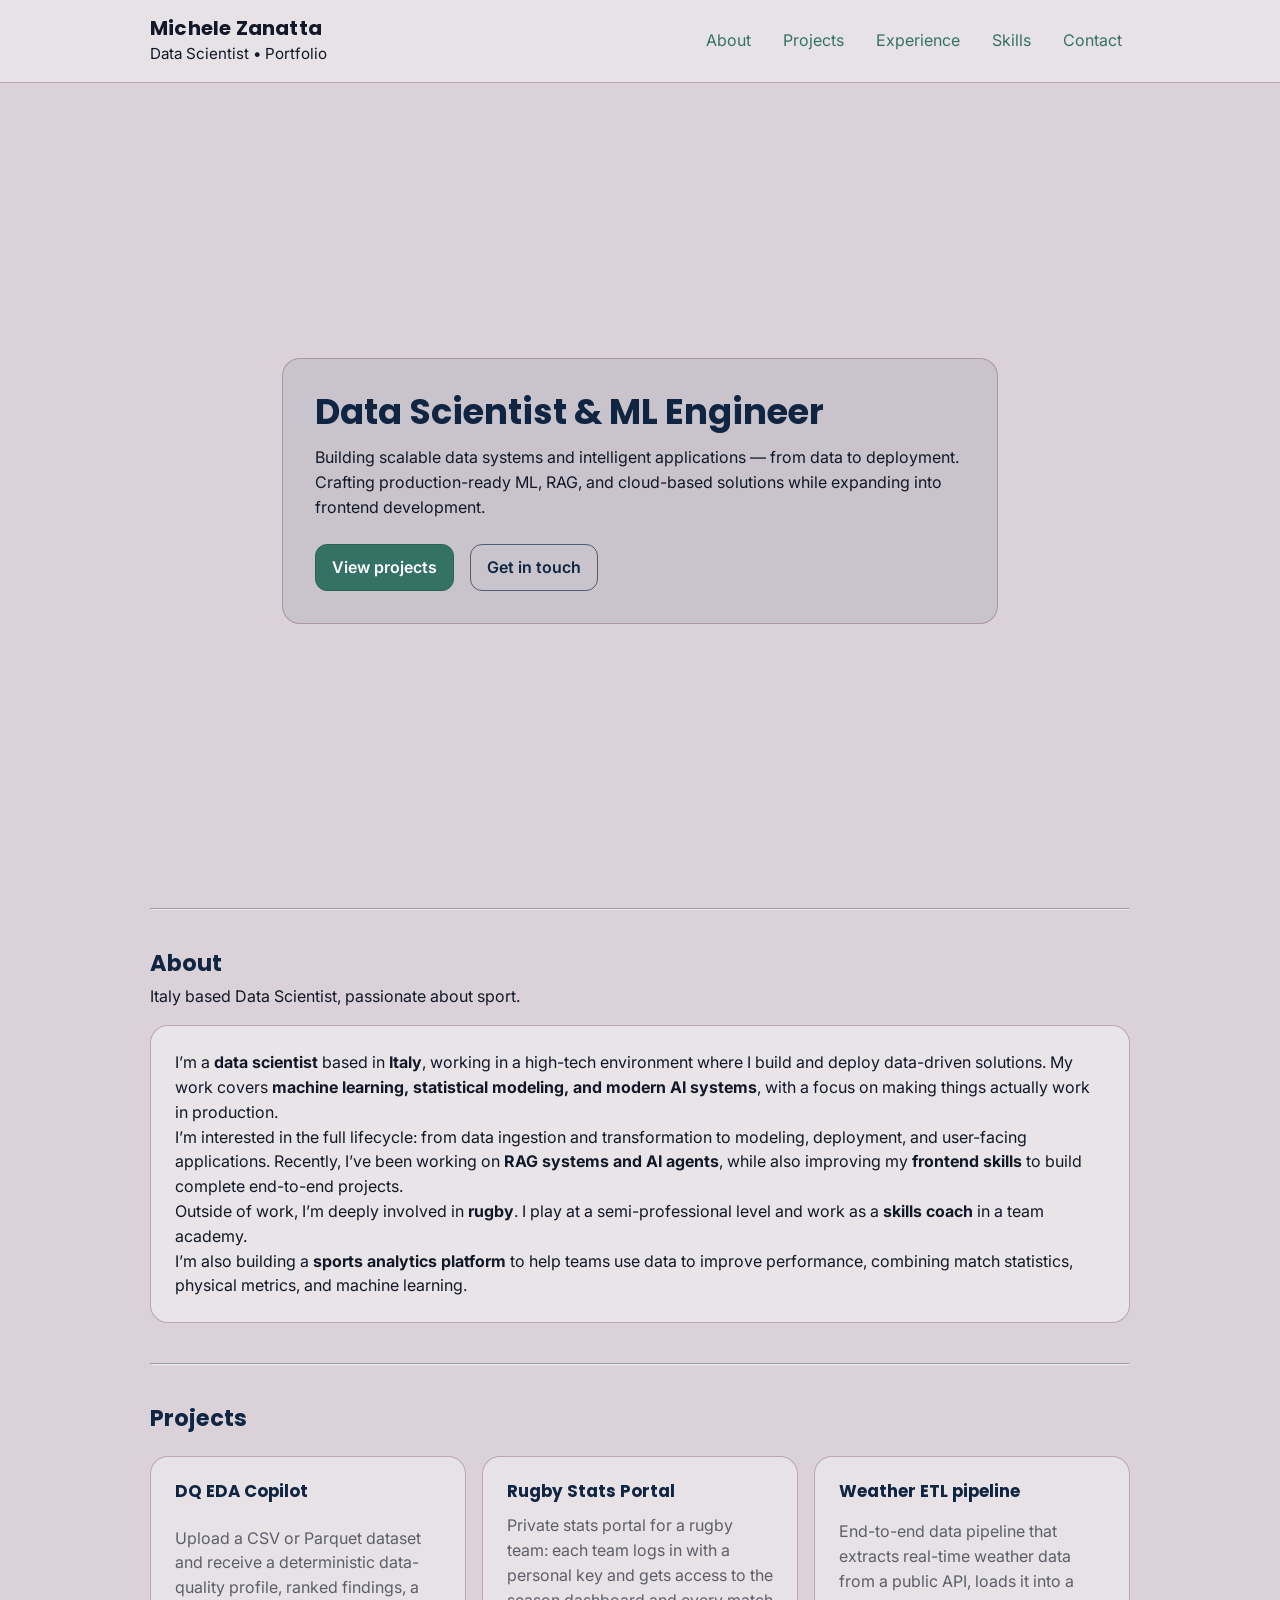
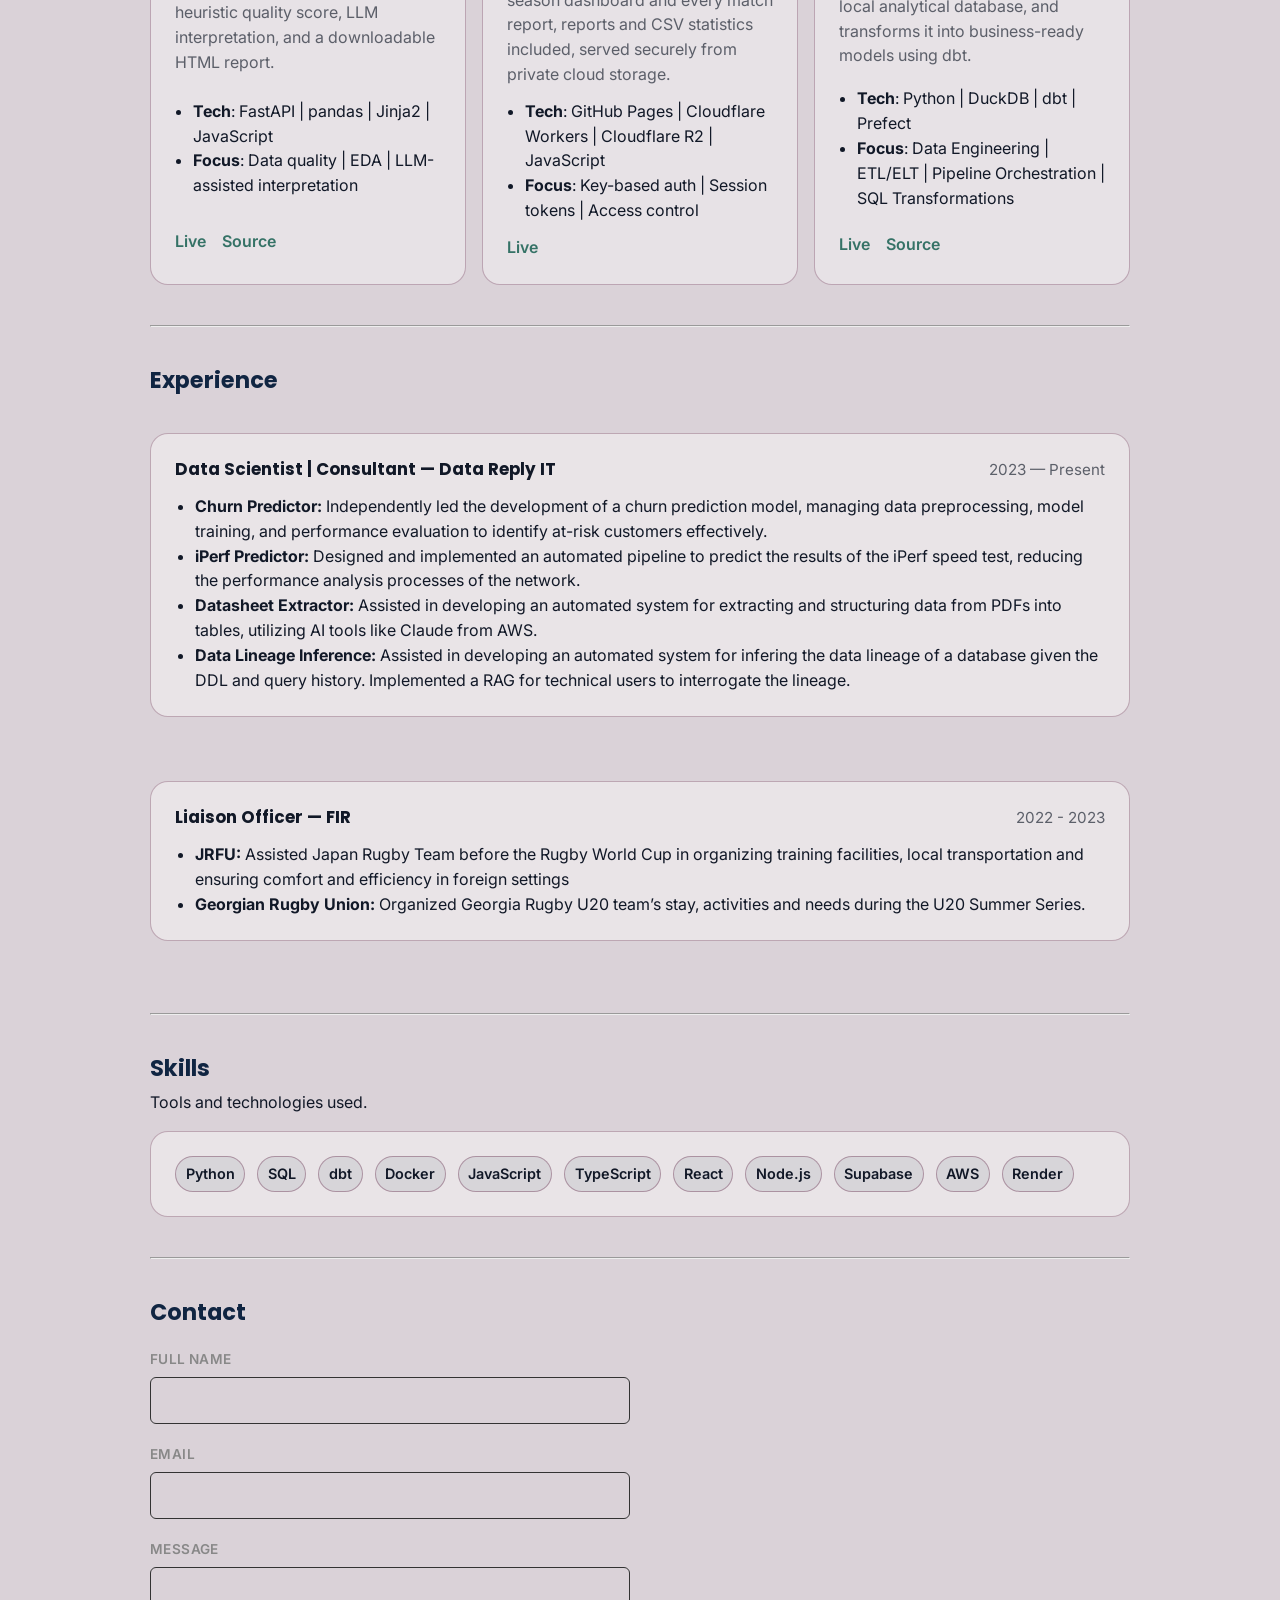
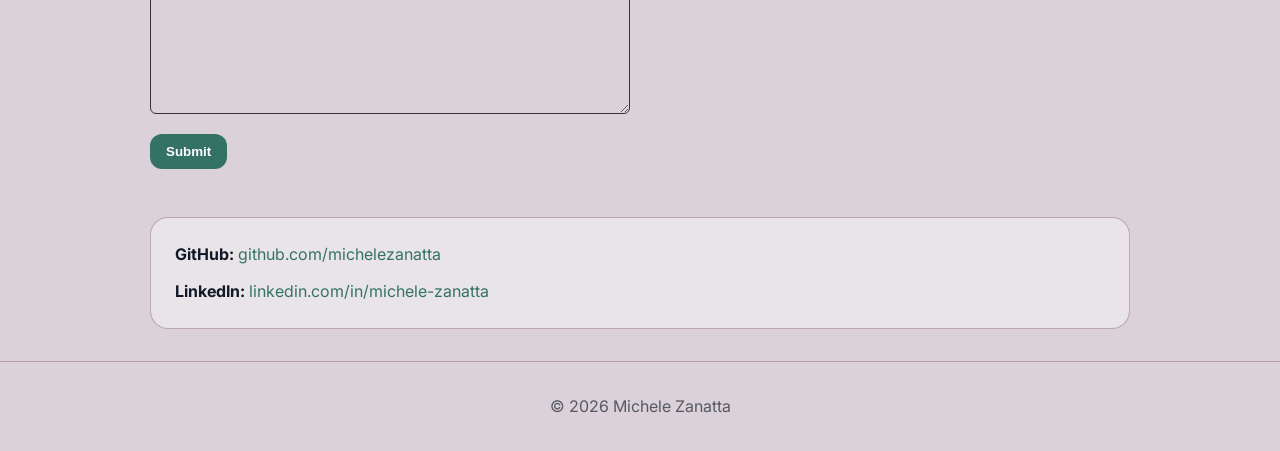
==== commit a51c4502: "rugby stat portal init" ====
--- a/index.html
+++ b/index.html
@@ -125,6 +125,27 @@
             </div>
           </article>
           <article class="card">
+            <h3>Rugby Stats Portal</h3>
+            <p class="muted">
+              Private stats portal for a rugby team: each team logs in with a personal
+              key and gets access to the season dashboard and every match report,
+              reports and CSV statistics included, served securely from private cloud
+              storage.
+            </p>
+            <ul class="meta">
+              <li>
+                <strong>Tech</strong>: GitHub Pages | Cloudflare Workers | Cloudflare R2
+                | JavaScript
+              </li>
+              <li>
+                <strong>Focus</strong>: Key-based auth | Session tokens | Access control
+              </li>
+            </ul>
+            <div class="card-actions">
+              <a href="pages/projects/rugby-stats-portal.html">Live</a>
+            </div>
+          </article>
+          <article class="card">
             <h3>Weather ETL pipeline</h3>
             <p class="muted">
               End-to-end data pipeline that extracts real-time weather data from
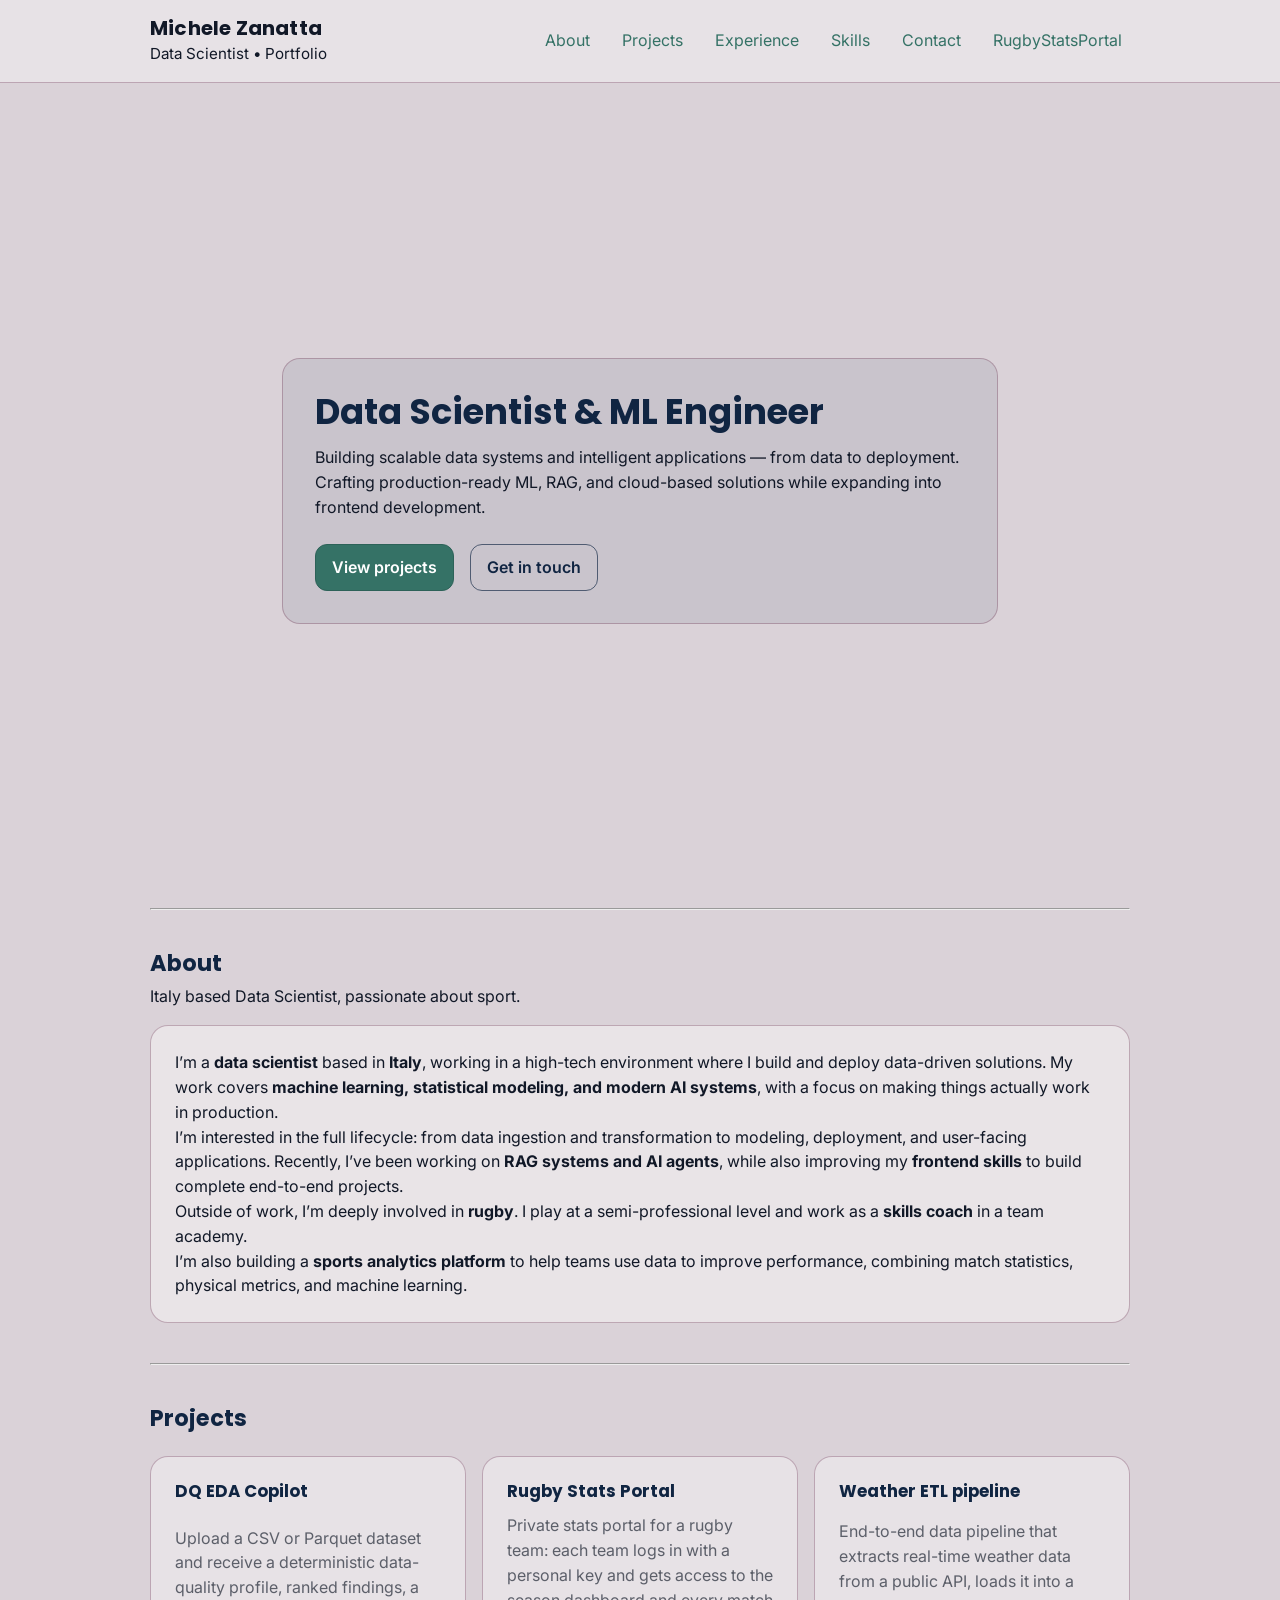
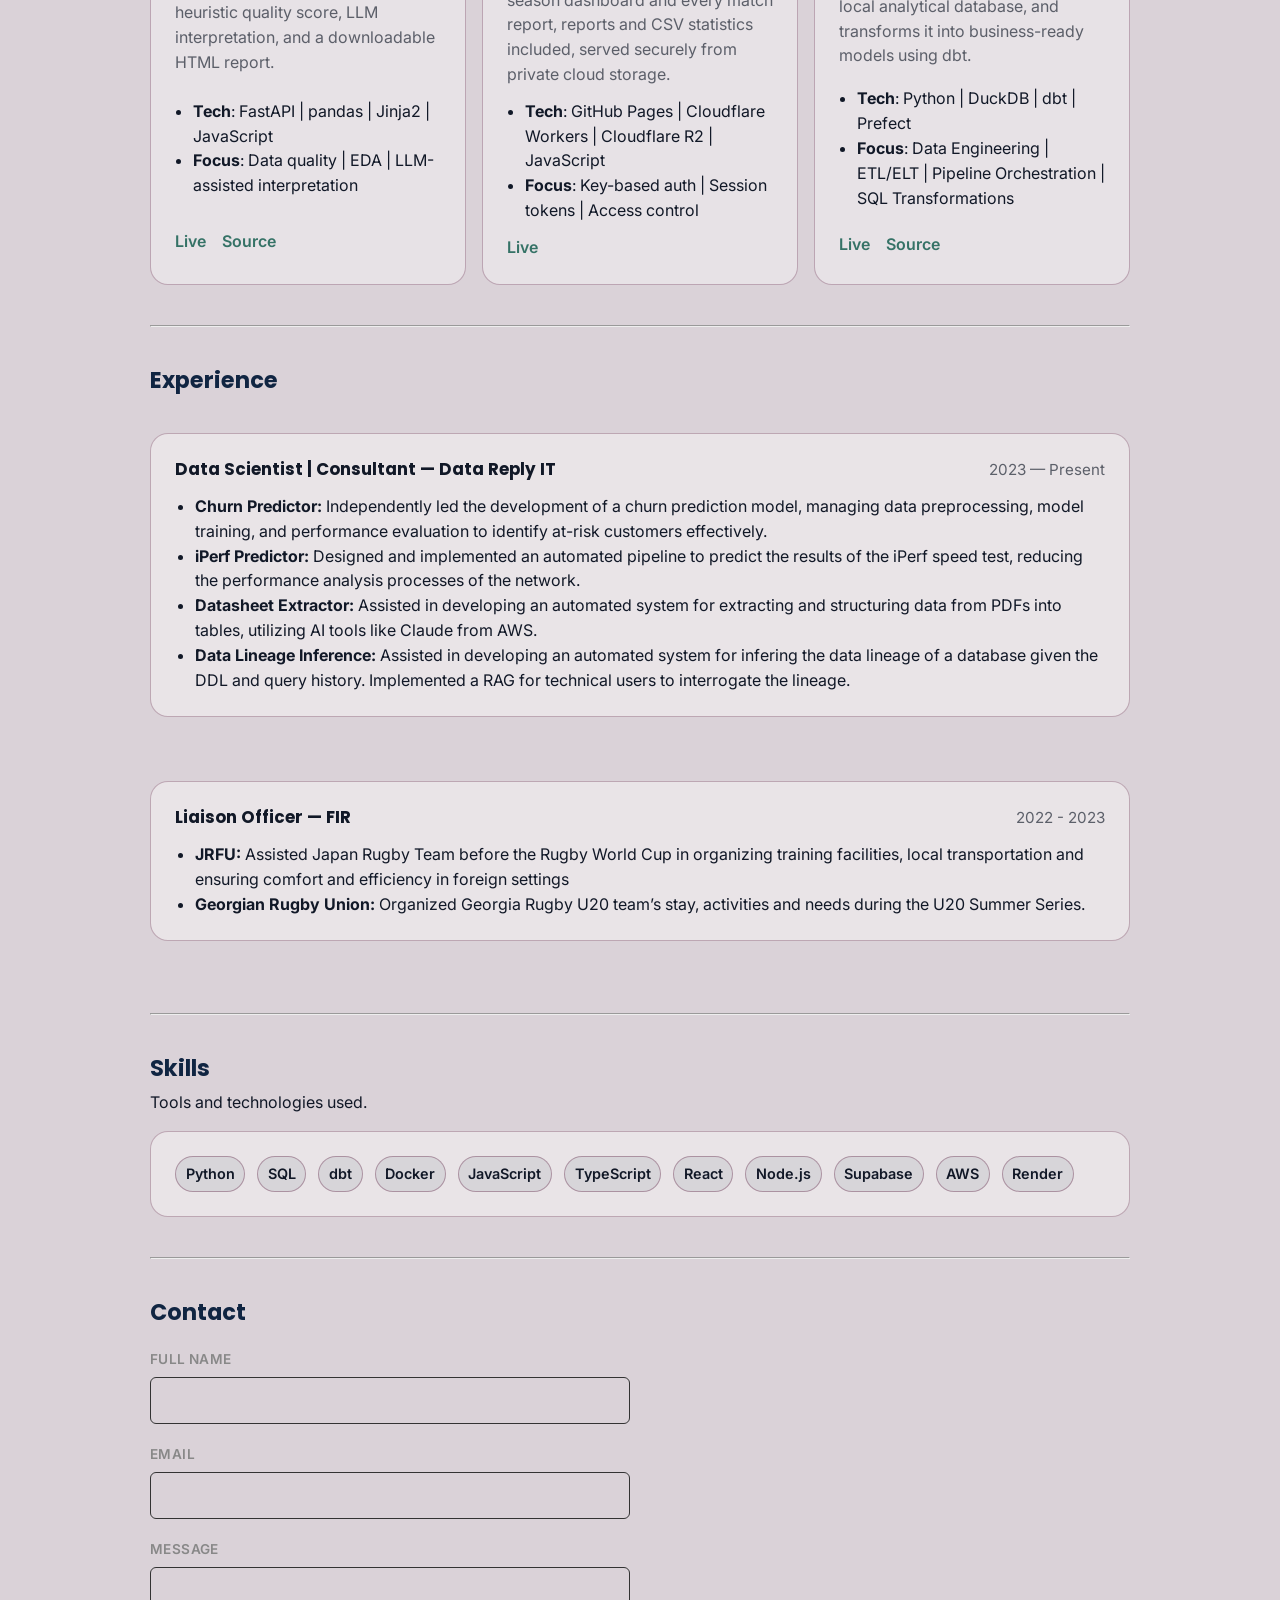
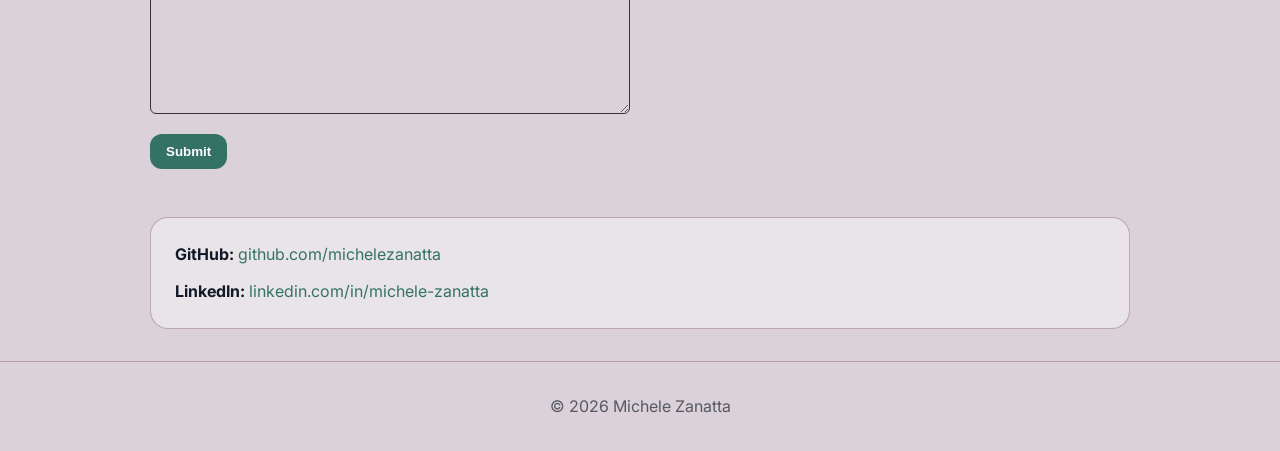
==== commit 00b7e946: "feat: completed v1 working of rugby-stats-portal" ====
--- a/index.html
+++ b/index.html
@@ -29,6 +29,7 @@
           <a href="#skills">Skills</a>
           <!--<a href="pages/demo">Demo</a>-->
           <a href="#contact">Contact</a>
+          <a href="pages/projects/rugby-stats-portal.html">RugbyStatsPortal</a>
         </nav>
       </div>
     </header>
